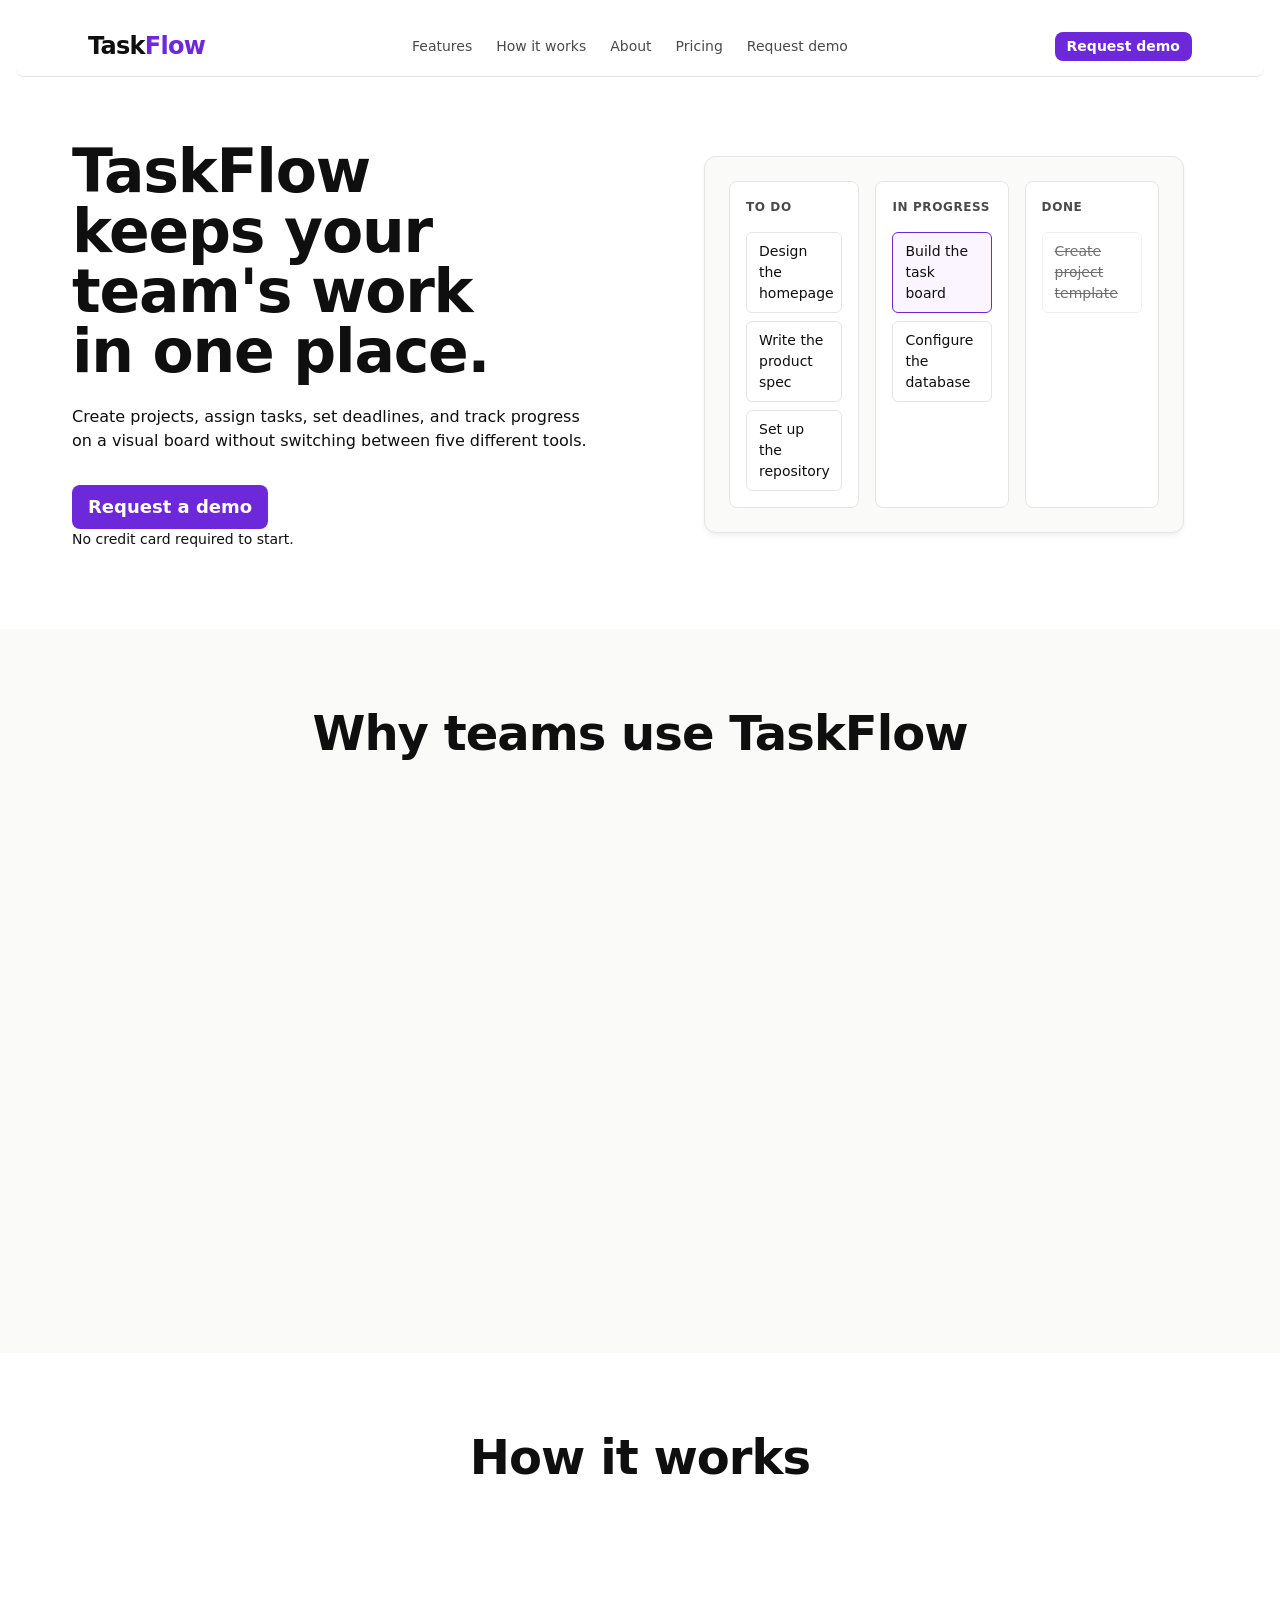
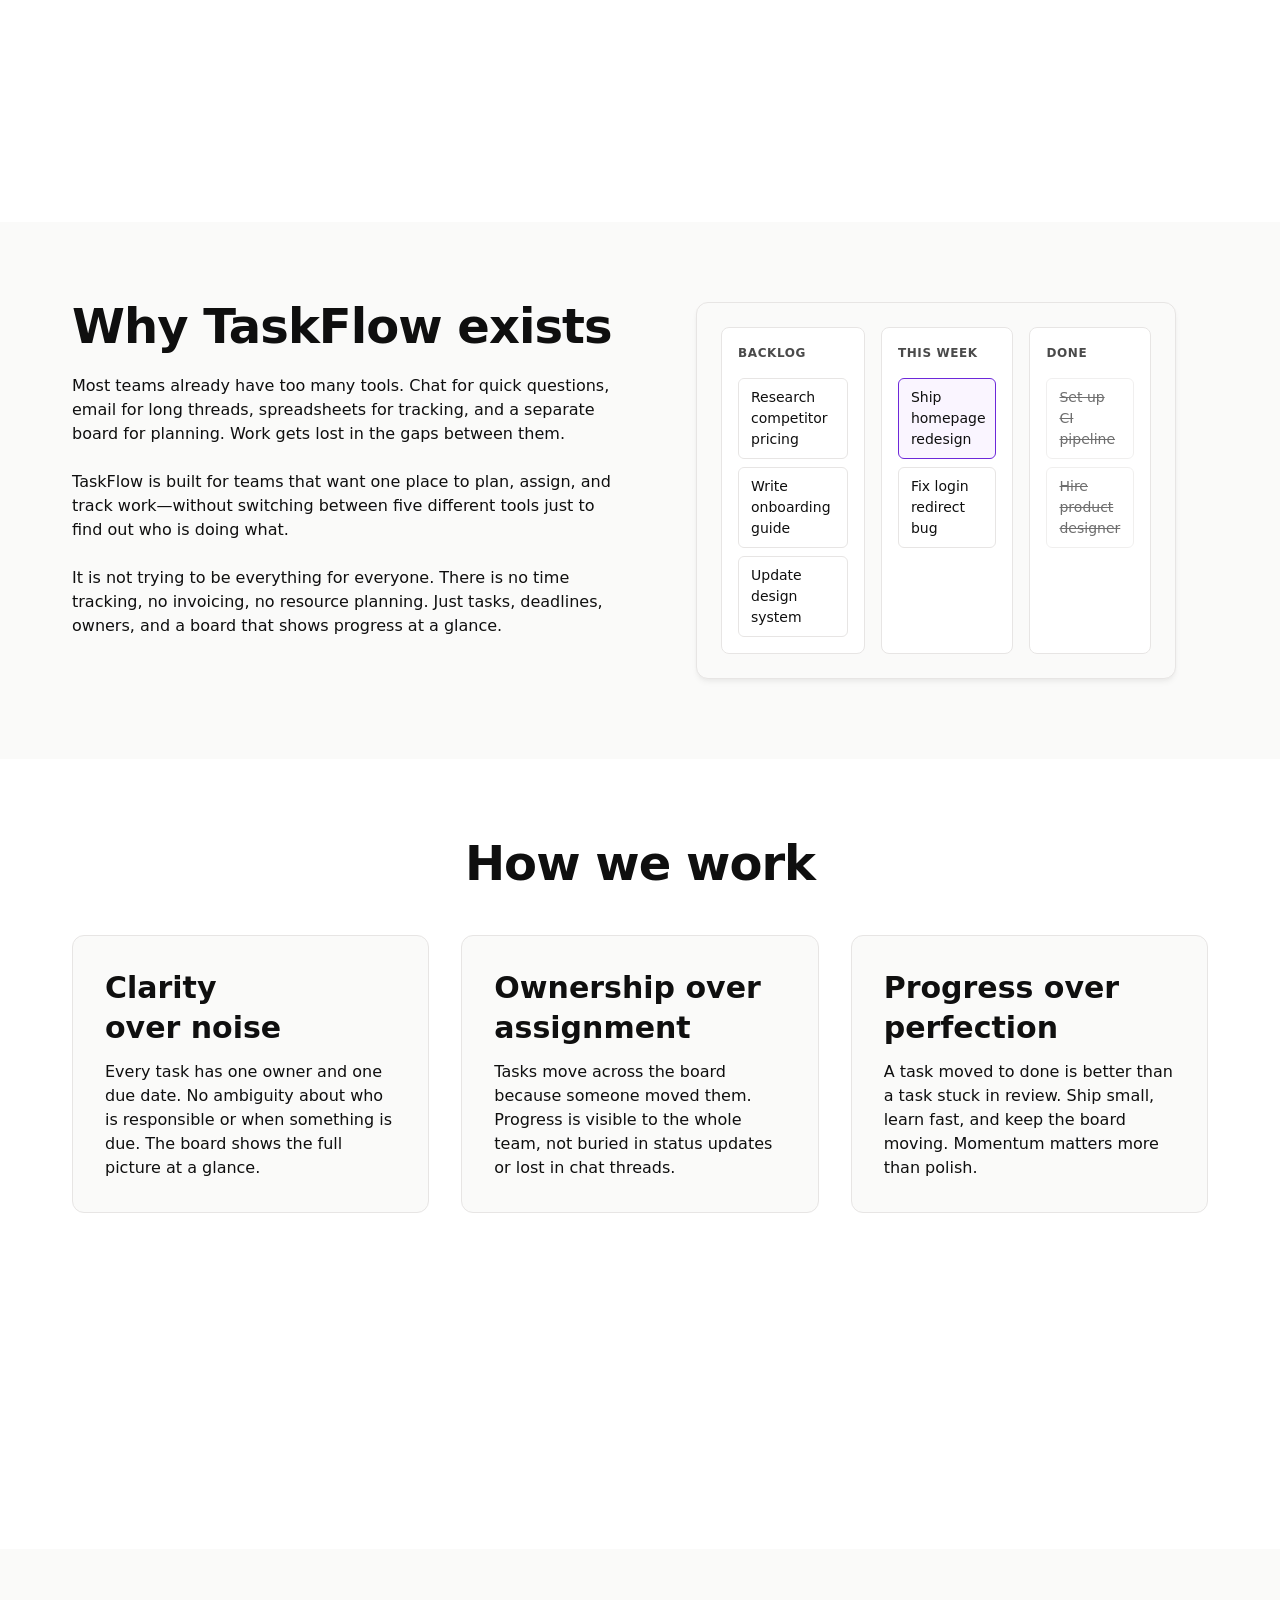
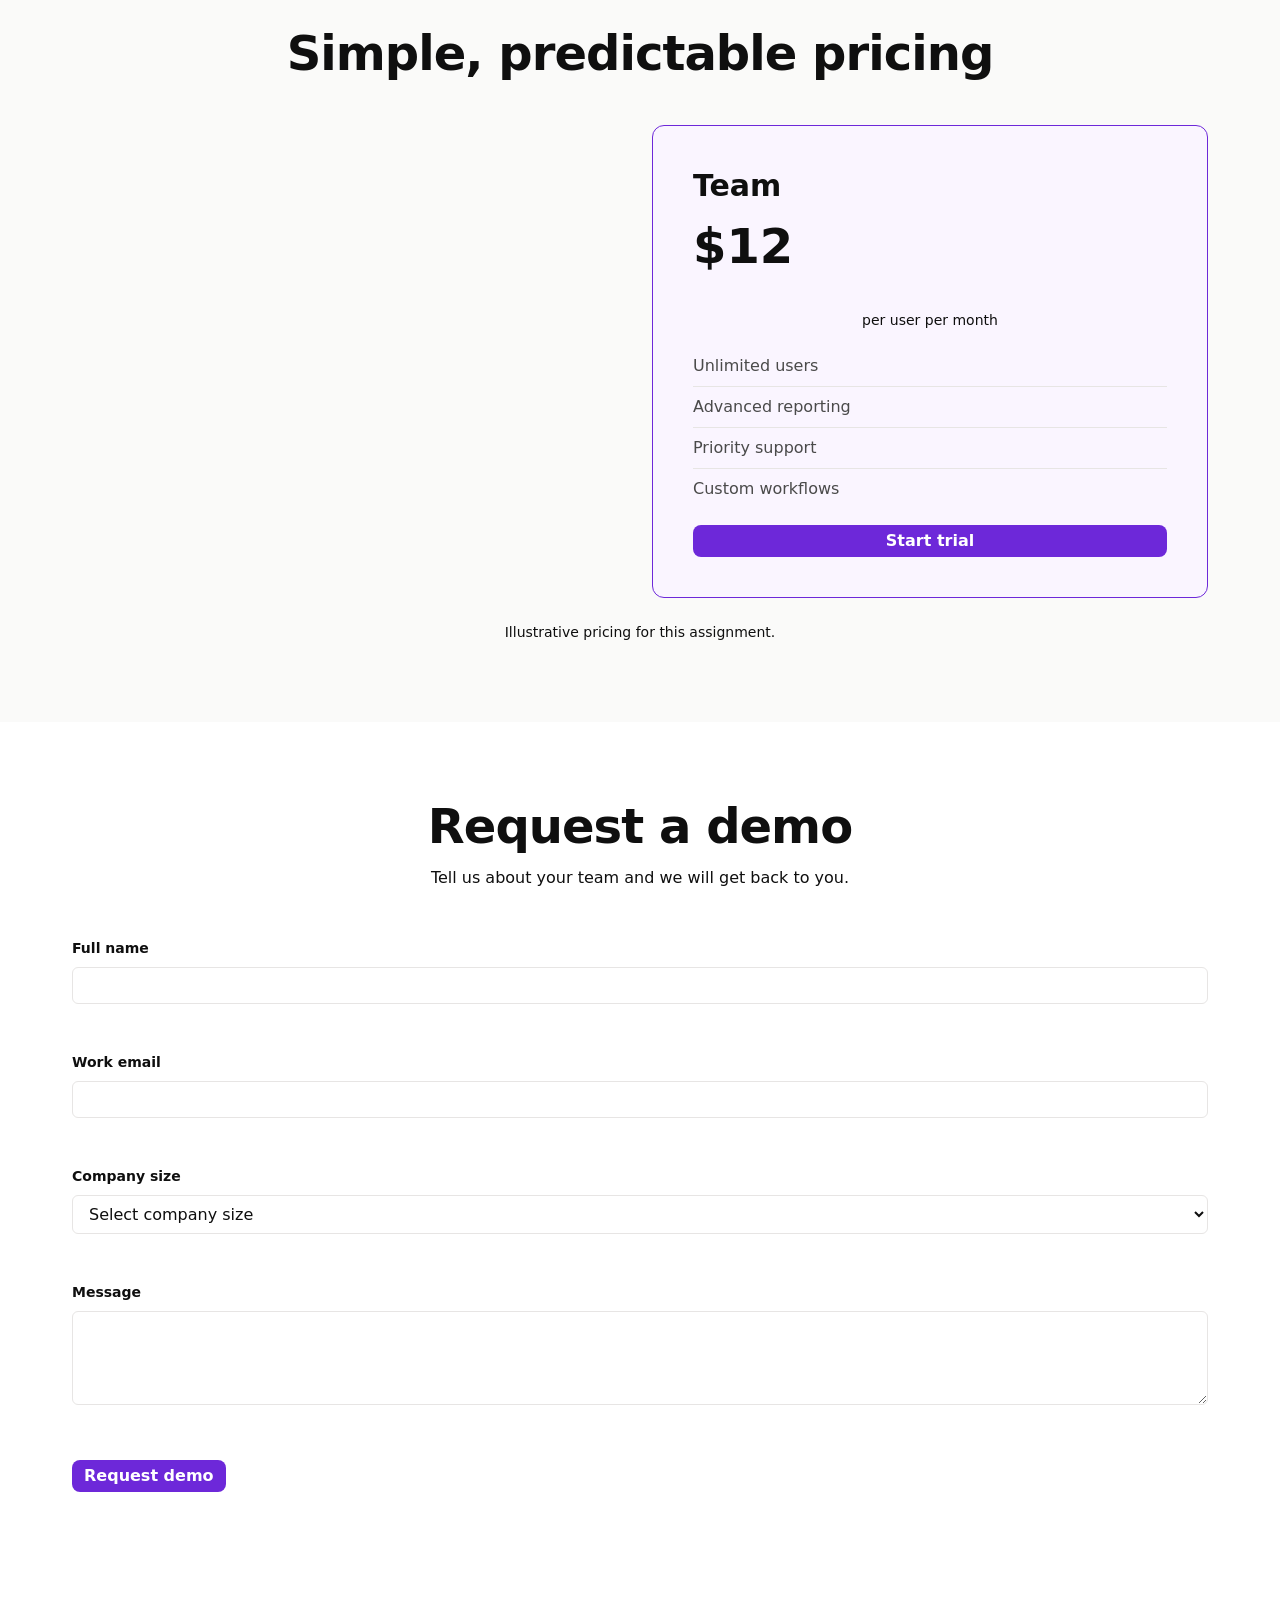
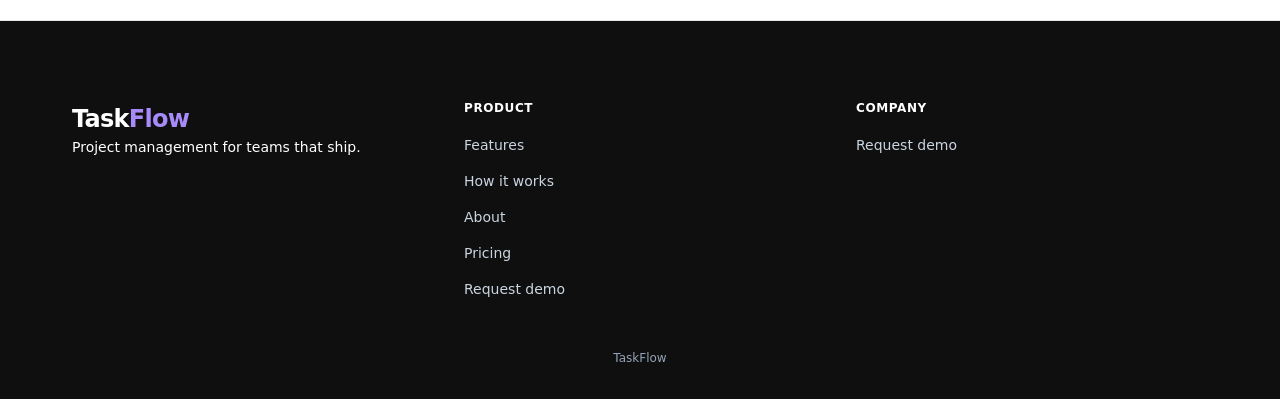
==== index.html @ 5a7ecc9c "Add initial JavaScript and CSS files for TaskFlow landing page - Implement mobile menu functionality" ====
<!DOCTYPE html>
<html lang="en">
<head>
  <meta charset="UTF-8">
  <meta name="viewport" content="width=device-width, initial-scale=1.0">
  <title>TaskFlow - Project management for teams that ship</title>
  <meta name="description" content="TaskFlow helps software teams plan work, assign tasks, set deadlines, and track progress on a visual board. Request a demo.">
  <meta name="color-scheme" content="light">
  <link rel="stylesheet" href="styles.css">
</head>
<body>
  <a class="skip-link" href="#content">Skip to content</a>

  <header class="header" id="header">
    <div class="container">
      <div class="nav-wrap">
        <a href="#" class="logo" aria-label="TaskFlow home">Task<span class="logo-mark">Flow</span></a>
        <nav class="nav" id="main-nav">
          <ul class="nav-list">
            <li><a href="#features">Features</a></li>
            <li><a href="#how-it-works">How it works</a></li>
            <li><a href="#about">About</a></li>
            <li><a href="#pricing">Pricing</a></li>
            <li><a href="#demo">Request demo</a></li>
          </ul>
        </nav>
        <a href="#demo" class="button button-primary nav-cta">Request demo</a>
        <button class="menu-button" id="menu-button" aria-label="Open menu" aria-expanded="false" aria-controls="mobile-menu">
          <span class="menu-button-text">Menu</span>
          <span class="menu-icon" aria-hidden="true"></span>
        </button>
      </div>
    </div>
  </header>

  <nav class="mobile-menu" id="mobile-menu">
    <div class="mobile-menu-inner">
      <button class="close-button" id="close-menu-button" aria-label="Close menu">Close</button>
        <ul class="mobile-nav-list">
          <li><a href="#features">Features</a></li>
          <li><a href="#how-it-works">How it works</a></li>
          <li><a href="#about">About</a></li>
          <li><a href="#pricing">Pricing</a></li>
          <li><a href="#demo">Request demo</a></li>
        </ul>
    </div>
  </nav>

  <main id="content">
    <section class="hero" id="hero">
      <div class="container">
        <div class="hero-grid">
          <div class="hero-copy">
            <h1 class="heading-1">TaskFlow keeps your team's work in one place.</h1>
            <p class="body-2">Create projects, assign tasks, set deadlines, and track progress on a visual board without switching between five different tools.</p>
            <a href="#demo" class="button button-primary button-lg">Request a demo</a>
            <p class="caption-2">No credit card required to start.</p>
          </div>
          <div class="hero-visual">
            <div class="board-preview" aria-label="TaskFlow board preview">
              <div class="board-wrap">
                <div class="board-col">
                  <div class="board-col-title">To do</div>
                  <div class="board-tasks">
                    <div class="board-card">Design the homepage</div>
                    <div class="board-card">Write the product spec</div>
                    <div class="board-card">Set up the repository</div>
                  </div>
                </div>
                <div class="board-col">
                  <div class="board-col-title">In progress</div>
                  <div class="board-tasks">
                    <div class="board-card board-card-active">Build the task board</div>
                    <div class="board-card">Configure the database</div>
                  </div>
                </div>
                <div class="board-col">
                  <div class="board-col-title">Done</div>
                  <div class="board-tasks">
                    <div class="board-card board-card-done">Create project template</div>
                  </div>
                </div>
              </div>
            </div>
          </div>
        </div>
      </div>
    </section>

    <section class="benefits" id="features">
      <div class="container">
        <h2 class="heading-2">Why teams use TaskFlow</h2>
        <div class="benefit-grid">
          <div class="benefit reveal-target">
            <h3 class="heading-4">One board, every task</h3>
            <p class="body-3">Create projects and break work into tasks. Every task lives on the board with its owner, due date, and priority nothing gets lost in chat.</p>
          </div>
          <div class="benefit benefit-reversed reveal-target">
            <h3 class="heading-4">See what is due, not what is not</h3>
            <p class="body-3">Filter by assignee or due date. Overdue items surface at the top so the team knows what to tackle first thing in the morning.</p>
          </div>
          <div class="benefit reveal-target">
            <h3 class="heading-4">Workload at a glance</h3>
            <p class="body-3">Open any board and see who is carrying what. Rebalance assignments before anyone burns out not after.</p>
          </div>
        </div>
      </div>
    </section>

    <section class="how-it-works" id="how-it-works">
      <div class="container">
        <h2 class="heading-2">How it works</h2>
        <div class="steps">
          <div class="step reveal-target">
            <h3 class="heading-5">Create a project</h3>
            <p class="body-3">Start a new project and invite your team. All tasks live in one place.</p>
          </div>
          <div class="step reveal-target">
            <h3 class="heading-5">Add tasks and assign owners</h3>
            <p class="body-3">Break work into tasks and assign each one to a team member with a due date.</p>
          </div>
          <div class="step reveal-target">
            <h3 class="heading-5">Track progress on the board</h3>
            <p class="body-3">Move tasks across columns as they move from to do to done.</p>
          </div>
        </div>
      </div>
    </section>

    <section class="about" id="about">
      <div class="container">
        <div class="about-grid">
          <div class="about-copy">
            <h2 class="heading-2">Why TaskFlow exists</h2>
            <p class="body-2">Most teams already have too many tools. Chat for quick questions, email for long threads, spreadsheets for tracking, and a separate board for planning. Work gets lost in the gaps between them.</p>
            <p class="body-2">TaskFlow is built for teams that want one place to plan, assign, and track work&mdash;without switching between five different tools just to find out who is doing what.</p>
            <p class="body-2">It is not trying to be everything for everyone. There is no time tracking, no invoicing, no resource planning. Just tasks, deadlines, owners, and a board that shows progress at a glance.</p>
          </div>
          <div class="about-visual">
            <div class="board-preview" aria-label="TaskFlow board detail view">
              <div class="board-wrap">
                <div class="board-col">
                  <div class="board-col-title">Backlog</div>
                  <div class="board-tasks">
                    <div class="board-card">Research competitor pricing</div>
                    <div class="board-card">Write onboarding guide</div>
                    <div class="board-card">Update design system</div>
                  </div>
                </div>
                <div class="board-col">
                  <div class="board-col-title">This week</div>
                  <div class="board-tasks">
                    <div class="board-card board-card-active">Ship homepage redesign</div>
                    <div class="board-card">Fix login redirect bug</div>
                  </div>
                </div>
                <div class="board-col">
                  <div class="board-col-title">Done</div>
                  <div class="board-tasks">
                    <div class="board-card board-card-done">Set up CI pipeline</div>
                    <div class="board-card board-card-done">Hire product designer</div>
                  </div>
                </div>
              </div>
            </div>
          </div>
        </div>
      </div>
    </section>

    <section class="values">
      <div class="container">
        <h2 class="heading-2">How we work</h2>
        <div class="value-grid">
          <div class="value">
            <h3 class="heading-4">Clarity over noise</h3>
            <p class="body-3">Every task has one owner and one due date. No ambiguity about who is responsible or when something is due. The board shows the full picture at a glance.</p>
          </div>
          <div class="value">
            <h3 class="heading-4">Ownership over assignment</h3>
            <p class="body-3">Tasks move across the board because someone moved them. Progress is visible to the whole team, not buried in status updates or lost in chat threads.</p>
          </div>
          <div class="value">
            <h3 class="heading-4">Progress over perfection</h3>
            <p class="body-3">A task moved to done is better than a task stuck in review. Ship small, learn fast, and keep the board moving. Momentum matters more than polish.</p>
          </div>
        </div>
      </div>
    </section>

    <section class="tagline-reveal reveal-target" id="tagline">
      <div class="tagline-wrap">
        <h2 class="heading-2 tagline-text">
          <span class="tagline-word">Clearer priorities.</span>
          <span class="tagline-word">Fewer missed deadlines.</span>
        </h2>
      </div>
    </section>

    <section class="pricing" id="pricing">
      <div class="container">
        <h2 class="heading-2">Simple, predictable pricing</h2>
        <div class="pricing-grid">
          <article class="plan reveal-target">
            <h3 class="heading-4">Free</h3>
            <p class="plan-price">$0</p>
            <p class="caption-2">Up to 5 users</p>
            <ul class="plan-features">
              <li>Unlimited projects</li>
              <li>Task board and calendar view</li>
              <li>Team assignments</li>
              <li>Community support</li>
            </ul>
            <a href="#demo" class="button button-primary button-md">Start free</a>
          </article>
          <article class="plan plan-highlight">
            <h3 class="heading-4">Team</h3>
            <p class="plan-price">$12</p>
            <p class="caption-2">per user per month</p>
            <ul class="plan-features">
              <li>Unlimited users</li>
              <li>Advanced reporting</li>
              <li>Priority support</li>
              <li>Custom workflows</li>
            </ul>
            <a href="#demo" class="button button-primary button-md">Start trial</a>
          </article>
        </div>
        <p class="caption-2">Illustrative pricing for this assignment.</p>
      </div>
    </section>

    <section class="demo" id="demo">
      <div class="container">
        <h2 class="heading-2">Request a demo</h2>
        <p class="body-2">Tell us about your team and we will get back to you.</p>
        <form id="demo-form" novalidate>
          <div class="form-group">
            <label for="name">Full name</label>
            <input type="text" id="name" name="name" required autocomplete="name">
            <span class="error-message" id="name-error" role="alert" aria-live="polite"></span>
          </div>
          <div class="form-group">
            <label for="email">Work email</label>
            <input type="email" id="email" name="email" required autocomplete="email">
            <span class="error-message" id="email-error" role="alert" aria-live="polite"></span>
          </div>
          <div class="form-group">
            <label for="company-size">Company size</label>
            <select id="company-size" name="company-size" required>
              <option value="">Select company size</option>
              <option value="1-10">1-10</option>
              <option value="11-50">11-50</option>
              <option value="51-200">51-200</option>
              <option value="201-plus">201+</option>
            </select>
            <span class="error-message" id="company-size-error" role="alert" aria-live="polite"></span>
          </div>
          <div class="form-group">
            <label for="message">Message</label>
            <textarea id="message" name="message" rows="4" required></textarea>
            <span class="error-message" id="message-error" role="alert" aria-live="polite"></span>
          </div>
          <button type="submit" class="button button-primary button-md" id="submit-button">Request demo</button>
          <div class="form-status" id="form-status" role="status" aria-live="polite"></div>
        </form>
        <div class="form-success" id="form-success" role="status" aria-live="polite" hidden>
          <h3 class="heading-4">Demo requested</h3>
          <p class="body-3">Thank you. We have received your request and will contact you shortly. This is a simulated response for the assignment; no submission was actually sent.</p>
          <button type="button" class="button button-md" id="reset-form">Request another demo</button>
        </div>
      </div>
    </section>
  </main>

  <footer class="footer">
    <div class="container">
      <div class="footer-grid">
        <div class="footer-col">
          <a href="#" class="logo" aria-label="TaskFlow home">Task<span class="logo-mark">Flow</span></a>
          <p class="caption-2">Project management for teams that ship.</p>
        </div>
        <div class="footer-col">
          <h4 class="caption-3">Product</h4>
          <ul class="footer-links">
            <li><a href="#features">Features</a></li>
            <li><a href="#how-it-works">How it works</a></li>
            <li><a href="#about">About</a></li>
            <li><a href="#pricing">Pricing</a></li>
            <li><a href="#demo">Request demo</a></li>
          </ul>
        </div>
        <div class="footer-col">
          <h4 class="caption-3">Company</h4>
          <ul class="footer-links">
            <li><a href="#demo">Request demo</a></li>
          </ul>
        </div>
      </div>
      <p class="footer-note">TaskFlow</p>
    </div>
  </footer>

  <script src="script.js"></script>
</body>
</html>
---- styles.css ----
/* TaskFlow — styles.css
   Visual system per landing-page-design skill (Part B) and impeccable craft floor.
   Type: system-ui stack (no Inter/Roboto/Arial/Open Sans/Helvetica/Geist).
   Spacing: B2 table only. Radius: B3 Tailwind values only.
   Motion: B7 base curve, transform/opacity only, prefers-reduced-motion respected.
   No background gradients except hero heading text (B5).
   No em dashes in copy (antislop R-02).
*/

:root {
  /* B2 spacing tokens */
  --space-0: 0;
  --space-25: 2px;
  --space-50: 4px;
  --space-75: 8px;
  --space-100: 12px;
  --space-200: 16px;
  --space-300: 24px;
  --space-400: 32px;
  --space-500: 40px;
  --space-600: 48px;
  --space-700: 64px;
  --space-800: 80px;
  --space-900: 96px;

  /* B3 corner radius (Tailwind values) */
  --radius-md: 6px;
  --radius-lg: 8px;
  --radius-xl: 12px;
  --radius-2xl: 16px;

  /* Palette — premium, restrained, one accent */
  --color-bg: #ffffff;
  --color-surface: #fafaf9;
  --color-text: #0f0f0f;
  --color-text-secondary: #4a4a4a;
  --color-border: #e7e5e4;
  --color-accent: #6d28d9;
  --color-accent-text: #ffffff;
  --color-error: #dc2626;
  --color-success: #059669;
}

html {
  scroll-behavior: smooth;
  overflow-x: hidden;
}

@media (prefers-reduced-motion: reduce) {
  html {
    scroll-behavior: auto;
  }
}

*,
*::before,
*::after {
  box-sizing: border-box;
  -webkit-tap-highlight-color: transparent;
}

body {
  margin: 0;
  padding: 0;
  font-family: system-ui, -apple-system, BlinkMacSystemFont, sans-serif;
  color: var(--color-text);
  background-color: var(--color-bg);
  line-height: 1.5;
  overflow-x: hidden;
  -webkit-font-smoothing: antialiased;
}

/* B1 named text styles */
.heading-1 {
  font-size: 3.75rem; /* text-6xl: 60px */
  line-height: 1;
  font-weight: 600; /* semibold */
  letter-spacing: -0.02em;
  text-wrap: balance;
  margin: 0;
}

.heading-2 {
  font-size: 3rem; /* text-5xl: 48px */
  line-height: 1;
  font-weight: 600;
  letter-spacing: -0.02em;
  text-wrap: balance;
  margin: 0;
}

.heading-3 {
  font-size: 2.25rem; /* text-4xl: 36px */
  line-height: 1.11;
  font-weight: 600;
  text-wrap: balance;
  margin: 0;
}

.heading-4 {
  font-size: 1.875rem; /* text-3xl: 30px */
  line-height: 1.33;
  font-weight: 600;
  text-wrap: balance;
  margin: 0;
}

.heading-5 {
  font-size: 1.5rem; /* text-2xl: 24px */
  line-height: 1.33;
  font-weight: 600;
  text-wrap: balance;
  margin: 0;
}

.body-2 {
  font-size: 1rem; /* text-base: 16px */
  line-height: 1.5; /* 24px */
  font-weight: 500; /* medium */
  text-wrap: pretty;
  margin: 0;
}

.body-3 {
  font-size: 1rem; /* text-base: 16px */
  line-height: 1.5; /* 24px */
  font-weight: 400; /* regular */
  text-wrap: pretty;
  margin: 0;
}

.button-md {
  font-size: 1rem; /* text-base: 16px */
  line-height: 1.5; /* 24px */
  font-weight: 600; /* semibold */
  margin: 0;
}

.button-lg {
  font-size: 1.125rem; /* text-lg: 18px */
  line-height: 1.55; /* 28px */
  font-weight: 600;
  margin: 0;
}

.caption-2 {
  font-size: 0.875rem; /* text-sm: 14px */
  line-height: 1.43; /* 20px */
  font-weight: 500;
  margin: 0;
}

.caption-3 {
  font-size: 0.75rem; /* text-xs: 12px */
  line-height: 1.33; /* 16px */
  font-weight: 600;
  text-transform: uppercase;
  letter-spacing: 0.05em;
  margin: 0;
}

/* Container */
.container {
  width: 100%;
  max-width: 1200px;
  margin-left: auto;
  margin-right: auto;
  padding-left: var(--space-200);
  padding-right: var(--space-200);
}

@media (min-width: 1024px) {
  .container {
    padding-left: var(--space-400);
    padding-right: var(--space-400);
  }
}

/* Skip link */
.skip-link {
  position: fixed;
  top: 0;
  left: 0;
  background: var(--color-accent);
  color: var(--color-accent-text);
  padding: var(--space-75) var(--space-100);
  text-decoration: none;
  border-radius: 0 0 var(--radius-md) 0;
  font-size: 0.875rem;
  font-weight: 600;
  opacity: 0;
  pointer-events: none;
  transition: opacity 0.2s cubic-bezier(0.22, 1, 0.36, 1);
  z-index: 100;
}

.skip-link:focus {
  opacity: 1;
  pointer-events: auto;
  outline: none;
  box-shadow: 0 0 0 3px var(--color-accent);
}

/* Header — B7 navigation: compact bar floating off top edge, translucent over blur */
.header {
  border-bottom: 1px solid var(--color-border);
  position: sticky;
  top: var(--space-200);
  background: rgba(255, 255, 255, 0.8);
  backdrop-filter: blur(12px);
  -webkit-backdrop-filter: blur(12px);
  z-index: 50;
  border-radius: var(--radius-lg);
  margin: 0 var(--space-200);
}

.nav-wrap {
  display: flex;
  align-items: center;
  justify-content: space-between;
  padding: var(--space-100) var(--space-200);
  gap: var(--space-200);
}

.logo {
  font-size: 1.5rem;
  font-weight: 700;
  color: var(--color-text);
  text-decoration: none;
  letter-spacing: -0.03em;
}

.logo-mark {
  color: var(--color-accent);
}

.nav-list {
  display: flex;
  gap: var(--space-300);
  list-style: none;
  margin: 0;
  padding: 0;
}

.nav-list a {
  font-size: 0.875rem;
  font-weight: 500;
  color: var(--color-text-secondary);
  text-decoration: none;
}

.nav-list a:hover {
  color: var(--color-text);
}

.nav-list a:focus-visible {
  outline: none;
  box-shadow: 0 0 0 3px rgba(109, 40, 217, 0.2);
  border-radius: var(--radius-md);
}

.button {
  display: inline-flex;
  align-items: center;
  justify-content: center;
  border: none;
  border-radius: var(--radius-lg);
  cursor: pointer;
  text-decoration: none;
  font-family: inherit;
}

.button-primary {
  background-color: var(--color-accent);
  color: var(--color-accent-text);
}

.button-primary:hover {
  background-color: #5b21b6;
}

.button-primary:focus-visible {
  outline: none;
  box-shadow: 0 0 0 3px rgba(109, 40, 217, 0.4);
}

.button:active {
  transform: scale(0.98);
}

.button-md {
  padding: var(--space-50) var(--space-100); /* 4px vertical, 12px horizontal per B2 */
}

.button-lg {
  padding: var(--space-75) var(--space-200); /* 8px vertical, 16px horizontal per B2 */
}

.nav-cta {
  display: none;
  padding: var(--space-50) var(--space-100);
  font-size: 0.875rem;
  font-weight: 600;
  background-color: var(--color-accent);
  color: var(--color-accent-text);
  border-radius: var(--radius-lg);
  text-decoration: none;
}

.nav-cta:hover {
  background-color: #5b21b6;
}

.nav-cta:focus-visible {
  outline: none;
  box-shadow: 0 0 0 3px rgba(109, 40, 217, 0.4);
}

.menu-button {
  display: none;
  align-items: center;
  gap: var(--space-50);
  background: none;
  border: none;
  padding: var(--space-50);
  font-size: 0.875rem;
  font-weight: 500;
  color: var(--color-text);
  cursor: pointer;
}

.menu-button:focus-visible {
  outline: none;
  box-shadow: 0 0 0 3px rgba(109, 40, 217, 0.2);
  border-radius: var(--radius-md);
}

.menu-icon {
  display: inline-block;
  width: 20px;
  height: 2px;
  background-color: var(--color-text);
  position: relative;
  transition: background-color 0.3s ease;
}

.menu-icon::before,
.menu-icon::after {
  content: "";
  position: absolute;
  left: 0;
  width: 100%;
  height: 2px;
  background-color: var(--color-text);
  transition: transform 0.3s cubic-bezier(0.22, 1, 0.36, 1);
}

.menu-icon::before {
  top: -6px;
}

.menu-icon::after {
  bottom: -6px;
}

.mobile-menu {
  position: fixed;
  top: 0;
  left: 0;
  right: 0;
  bottom: 0;
  height: 100dvh;
  width: 100vw;
  background: rgba(250, 250, 249, 0.98);
  backdrop-filter: blur(20px);
  -webkit-backdrop-filter: blur(20px);
  transform: translateX(100%);
  transition: transform 0.4s cubic-bezier(0.22, 1, 0.36, 1);
  z-index: 100;
  padding: var(--space-400);
  overflow-y: auto;
  visibility: hidden;
}

@media (prefers-reduced-motion: reduce) {
  .mobile-menu {
    transition: none;
  }
}

.mobile-menu.open {
  transform: translateX(0);
  visibility: visible;
}

.mobile-menu-inner {
  max-width: 320px;
  margin: 0 auto;
}

.close-button {
  display: block;
  width: 100%;
  padding: var(--space-100);
  background: none;
  border: none;
  border-bottom: 1px solid var(--color-border);
  font-size: 1rem;
  font-weight: 500;
  color: var(--color-text);
  text-align: left;
  cursor: pointer;
}

.close-button:focus-visible {
  outline: none;
  box-shadow: 0 0 0 3px rgba(109, 40, 217, 0.2);
  border-radius: var(--radius-md);
}

.mobile-nav-list {
  list-style: none;
  margin: 0;
  padding: 0;
  display: flex;
  flex-direction: column;
  gap: var(--space-200);
  margin-top: var(--space-300);
}

.mobile-nav-list a {
  display: block;
  padding: var(--space-75);
  font-size: 1rem;
  font-weight: 500;
  color: var(--color-text-secondary);
  text-decoration: none;
  border-radius: var(--radius-md);
}

.mobile-nav-list a:hover {
  background-color: var(--color-surface);
  color: var(--color-text);
}

.mobile-nav-list a:focus-visible {
  outline: none;
  box-shadow: 0 0 0 3px rgba(109, 40, 217, 0.2);
}

/* Hero — B5 */
.hero {
  padding-top: var(--space-800);
  padding-bottom: var(--space-800);
}

.hero-grid {
  display: grid;
  grid-template-columns: 1fr;
  gap: var(--space-600);
  align-items: center;
}

.hero-copy h1 {
  max-width: 680px; /* B5 */
}

.hero-copy .body-2 {
  max-width: 680px; /* B5 */
  margin-top: var(--space-300);
  margin-bottom: var(--space-400);
}

.hero-visual {
  display: flex;
  justify-content: center;
}

/* Board preview — custom product dashboard, built in HTML/CSS */
.board-preview {
  width: 100%;
  max-width: 480px;
  border: 1px solid var(--color-border);
  border-radius: var(--radius-xl);
  background-color: var(--color-surface);
  padding: var(--space-300);
  overflow: auto;
  box-shadow: 0 4px 6px -1px rgba(0, 0, 0, 0.05), 0 2px 4px -1px rgba(0, 0, 0, 0.03);
}

.board-wrap {
  display: flex;
  gap: var(--space-200);
  min-width: 420px;
}

.board-col {
  display: flex;
  flex-direction: column;
  gap: var(--space-100);
  min-width: 120px;
  background-color: var(--color-bg);
  border: 1px solid var(--color-border);
  border-radius: var(--radius-lg);
  padding: var(--space-200);
}

.board-col-title {
  font-size: 0.75rem;
  font-weight: 600;
  color: var(--color-text-secondary);
  text-transform: uppercase;
  letter-spacing: 0.05em;
  margin-bottom: var(--space-50);
}

.board-tasks {
  display: flex;
  flex-direction: column;
  gap: var(--space-75);
}

.board-card {
  background-color: var(--color-bg);
  border: 1px solid var(--color-border);
  border-radius: var(--radius-md);
  padding: var(--space-75) var(--space-100);
  font-size: 0.875rem;
  color: var(--color-text);
}

.board-card-active {
  border-color: var(--color-accent);
  background-color: #faf5ff;
}

.board-card-done {
  opacity: 0.6;
  text-decoration: line-through;
}

/* Benefits — varied layouts */
.benefits {
  padding-top: var(--space-800);
  padding-bottom: var(--space-800);
  background-color: var(--color-surface);
}

.benefits .heading-2 {
  text-align: center;
  margin-bottom: var(--space-600);
}

.benefit-grid {
  display: grid;
  grid-template-columns: 1fr;
  gap: var(--space-500);
}

.benefit {
  display: flex;
  flex-direction: column;
  gap: var(--space-200);
  padding: var(--space-400);
  background-color: var(--color-bg);
  border: 1px solid var(--color-border);
  border-radius: var(--radius-xl);
}

.benefit-reversed {
  flex-direction: column-reverse;
}

.benefit h3 {
  margin-bottom: var(--space-100);
}

/* How it works */
.how-it-works {
  padding-top: var(--space-800);
  padding-bottom: var(--space-800);
  background-color: var(--color-bg);
}

.how-it-works .heading-2 {
  text-align: center;
  margin-bottom: var(--space-600);
}

.steps {
  display: grid;
  grid-template-columns: 1fr;
  gap: var(--space-400);
}

.step {
  padding: var(--space-400);
  background-color: var(--color-surface);
  border-radius: var(--radius-xl);
  border: 1px solid var(--color-border);
}

.step h3 {
  margin-bottom: var(--space-100);
}

/* About — editorial split section */
.about {
  padding-top: var(--space-800);
  padding-bottom: var(--space-800);
  background-color: var(--color-surface);
}

.about-grid {
  display: grid;
  grid-template-columns: 1fr;
  gap: var(--space-600);
  align-items: start;
}

.about-copy h2 {
  margin-bottom: var(--space-300);
}

.about-copy .body-2 {
  margin-bottom: var(--space-300);
}

.about-visual {
  display: flex;
  justify-content: center;
}

/* Values */
.values {
  padding-top: var(--space-800);
  padding-bottom: var(--space-800);
  background-color: var(--color-bg);
}

.values .heading-2 {
  text-align: center;
  margin-bottom: var(--space-600);
}

.value-grid {
  display: grid;
  grid-template-columns: 1fr;
  gap: var(--space-400);
}

.value {
  padding: var(--space-400);
  background-color: var(--color-surface);
  border: 1px solid var(--color-border);
  border-radius: var(--radius-xl);
}

.value h3 {
  margin-bottom: var(--space-100);
}

/* Tagline reveal — B11 */
.tagline-reveal {
  padding-top: var(--space-800);
  padding-bottom: var(--space-800);
  overflow: hidden;
}

.tagline-wrap {
  max-width: 680px;
  margin: 0 auto;
}

.tagline-text {
  text-align: center;
  line-height: 1;
}

.tagline-word {
  opacity: 0.3;
  display: inline-block;
  transition: opacity 0.6s cubic-bezier(0.22, 1, 0.36, 1), color 0.6s cubic-bezier(0.22, 1, 0.36, 1);
}

.tagline-word.visible {
  opacity: 1;
}

@media (prefers-reduced-motion: reduce) {
  .tagline-word {
    opacity: 1;
    transition: none;
  }
}

/* Pricing */
.pricing {
  padding-top: var(--space-800);
  padding-bottom: var(--space-800);
  background-color: var(--color-surface);
}

.pricing .heading-2 {
  text-align: center;
  margin-bottom: var(--space-600);
}

.pricing-grid {
  display: grid;
  grid-template-columns: 1fr;
  gap: var(--space-300);
}

.plan {
  display: flex;
  flex-direction: column;
  gap: var(--space-200);
  padding: var(--space-500);
  background-color: var(--color-bg);
  border: 1px solid var(--color-border);
  border-radius: var(--radius-xl);
}

.plan-highlight {
  border-color: var(--color-accent);
  background-color: #faf5ff;
}

.plan-price {
  font-size: 3rem; /* text-5xl */
  line-height: 1;
  font-weight: 600;
  color: var(--color-text);
  margin: 0;
}

.plan-features {
  list-style: none;
  margin: 0;
  padding: 0;
}

.plan-features li {
  padding: var(--space-75) 0;
  color: var(--color-text-secondary);
  border-bottom: 1px solid var(--color-border);
}

.plan-features li:last-child {
  border-bottom: none;
}

.pricing .caption-2 {
  text-align: center;
  margin-top: var(--space-300);
}

/* Demo form */
.demo {
  padding-top: var(--space-800);
  padding-bottom: var(--space-800);
  background-color: var(--color-bg);
}

.demo .heading-2 {
  text-align: center;
  margin-bottom: var(--space-200);
}

.demo .body-2 {
  text-align: center;
  max-width: 680px;
  margin: 0 auto var(--space-600);
}

.form-group {
  margin-bottom: var(--space-300);
}

.form-group label {
  display: block;
  font-size: 0.875rem;
  font-weight: 600;
  color: var(--color-text);
  margin-bottom: var(--space-75);
}

.form-group input,
.form-group select,
.form-group textarea {
  width: 100%;
  padding: var(--space-75) var(--space-100);
  font-size: 1rem;
  font-family: inherit;
  border: 1px solid var(--color-border);
  border-radius: var(--radius-md);
  background-color: var(--color-bg);
  color: var(--color-text);
}

.form-group input:focus,
.form-group select:focus,
.form-group textarea:focus {
  outline: none;
  border-color: var(--color-accent);
  box-shadow: 0 0 0 3px rgba(109, 40, 217, 0.15);
}

.form-group select {
  cursor: pointer;
}

.error-message {
  display: block;
  font-size: 0.75rem;
  color: var(--color-error);
  margin-top: var(--space-50);
  min-height: 1.25rem;
}

#form-status {
  margin-top: var(--space-300);
  min-height: 1.5rem;
}

.form-success {
  margin-top: var(--space-300);
  padding: var(--space-400);
  background-color: #f0fdf4;
  border: 1px solid var(--color-success);
  border-radius: var(--radius-lg);
  color: #065f46;
}

.form-success h3 {
  margin: 0 0 var(--space-100) 0;
  font-size: 1.25rem;
  font-weight: 600;
}

.form-success p {
  margin: 0 0 var(--space-200) 0;
}

#reset-form {
  background-color: var(--color-bg);
  color: var(--color-accent);
}

#reset-form:hover {
  background-color: var(--color-surface);
}

/* Footer */
.footer {
  border-top: 1px solid var(--color-border);
  background-color: var(--color-text);
  color: var(--color-bg);
  padding-top: var(--space-800);
  padding-bottom: var(--space-400);
}

.footer a {
  color: #CBD5E1;
  text-decoration: none;
}

.footer a:hover {
  color: var(--color-bg);
}

.footer a:focus-visible {
  outline: none;
  box-shadow: 0 0 0 3px rgba(109, 40, 217, 0.4);
  border-radius: var(--radius-md);
}

.footer-grid {
  display: grid;
  grid-template-columns: 1fr;
  gap: var(--space-500);
  margin-bottom: var(--space-600);
}

.footer-col h4 {
  margin-bottom: var(--space-200);
  color: var(--color-bg);
}

.footer-links {
  list-style: none;
  margin: 0;
  padding: 0;
  display: flex;
  flex-direction: column;
  gap: var(--space-100);
}

.footer-links a {
  font-size: 0.875rem;
  color: #CBD5E1;
  text-decoration: none;
}

.footer-links a:hover {
  color: var(--color-bg);
}

.footer-links a:focus-visible {
  outline: none;
  box-shadow: 0 0 0 3px rgba(109, 40, 217, 0.4);
  border-radius: var(--radius-md);
}

.footer-note {
  font-size: 0.75rem;
  color: #94A3B8;
  margin: 0;
  text-align: center;
}

.footer .logo {
  color: var(--color-bg);
}

.footer .logo-mark {
  color: #A78BFA;
}

/* Responsive — mobile first */
@media (max-width: 639px) {
  .nav-list {
    display: none;
  }
  .menu-button {
    display: flex;
    align-items: center;
  }
  .mobile-menu.open {
    display: block;
  }
  .nav-cta {
    display: none;
  }
  .board-wrap {
    flex-direction: column;
    min-width: 100%;
  }
  .board-col {
    min-width: 100%;
    max-width: 100%;
  }
  .board-card-active,
  .board-card-done {
    border-left: none;
  }
}

/* Responsive — tablet and desktop */
@media (min-width: 640px) {
  .hero-grid {
    grid-template-columns: 1fr 1fr;
    gap: var(--space-800);
  }

  .benefit-grid {
    grid-template-columns: repeat(2, 1fr);
  }

  .steps {
    grid-template-columns: repeat(3, 1fr);
  }

  .about-grid {
    grid-template-columns: 1fr 1fr;
  }

  .value-grid {
    grid-template-columns: repeat(3, 1fr);
  }

  .pricing-grid {
    grid-template-columns: repeat(2, 1fr);
  }

  .footer-grid {
    grid-template-columns: repeat(3, 1fr);
  }

  .nav-list {
    display: flex;
  }
  .menu-button {
    display: none;
  }
  .mobile-menu {
    display: none !important;
  }
  .nav-cta {
    display: inline-flex;
  }
}

@media (min-width: 1024px) {
  .menu-button {
    display: none;
  }
  .mobile-menu {
    display: none !important;
  }
}
.reveal-target {
  opacity: 0;
  transform: translateY(32px);
  transition: opacity 700ms cubic-bezier(0.22, 1, 0.36, 1),
    transform 700ms cubic-bezier(0.22, 1, 0.36, 1);
}

.reveal-target.revealed {
  opacity: 1;
  transform: translateY(0);
}

@media (prefers-reduced-motion: reduce) {
  .reveal-target {
    transition: none;
  }
  .reveal-target.revealed,
  .reveal-target:not(.revealed) {
    opacity: 1;
    transform: none;
  }
}

/* Desktop nav shows at tablet+ */
@media (min-width: 640px) {
  .nav-list {
    display: flex;
  }
  .menu-button {
    display: none;
  }
  .mobile-menu {
    display: none !important;
  }
}
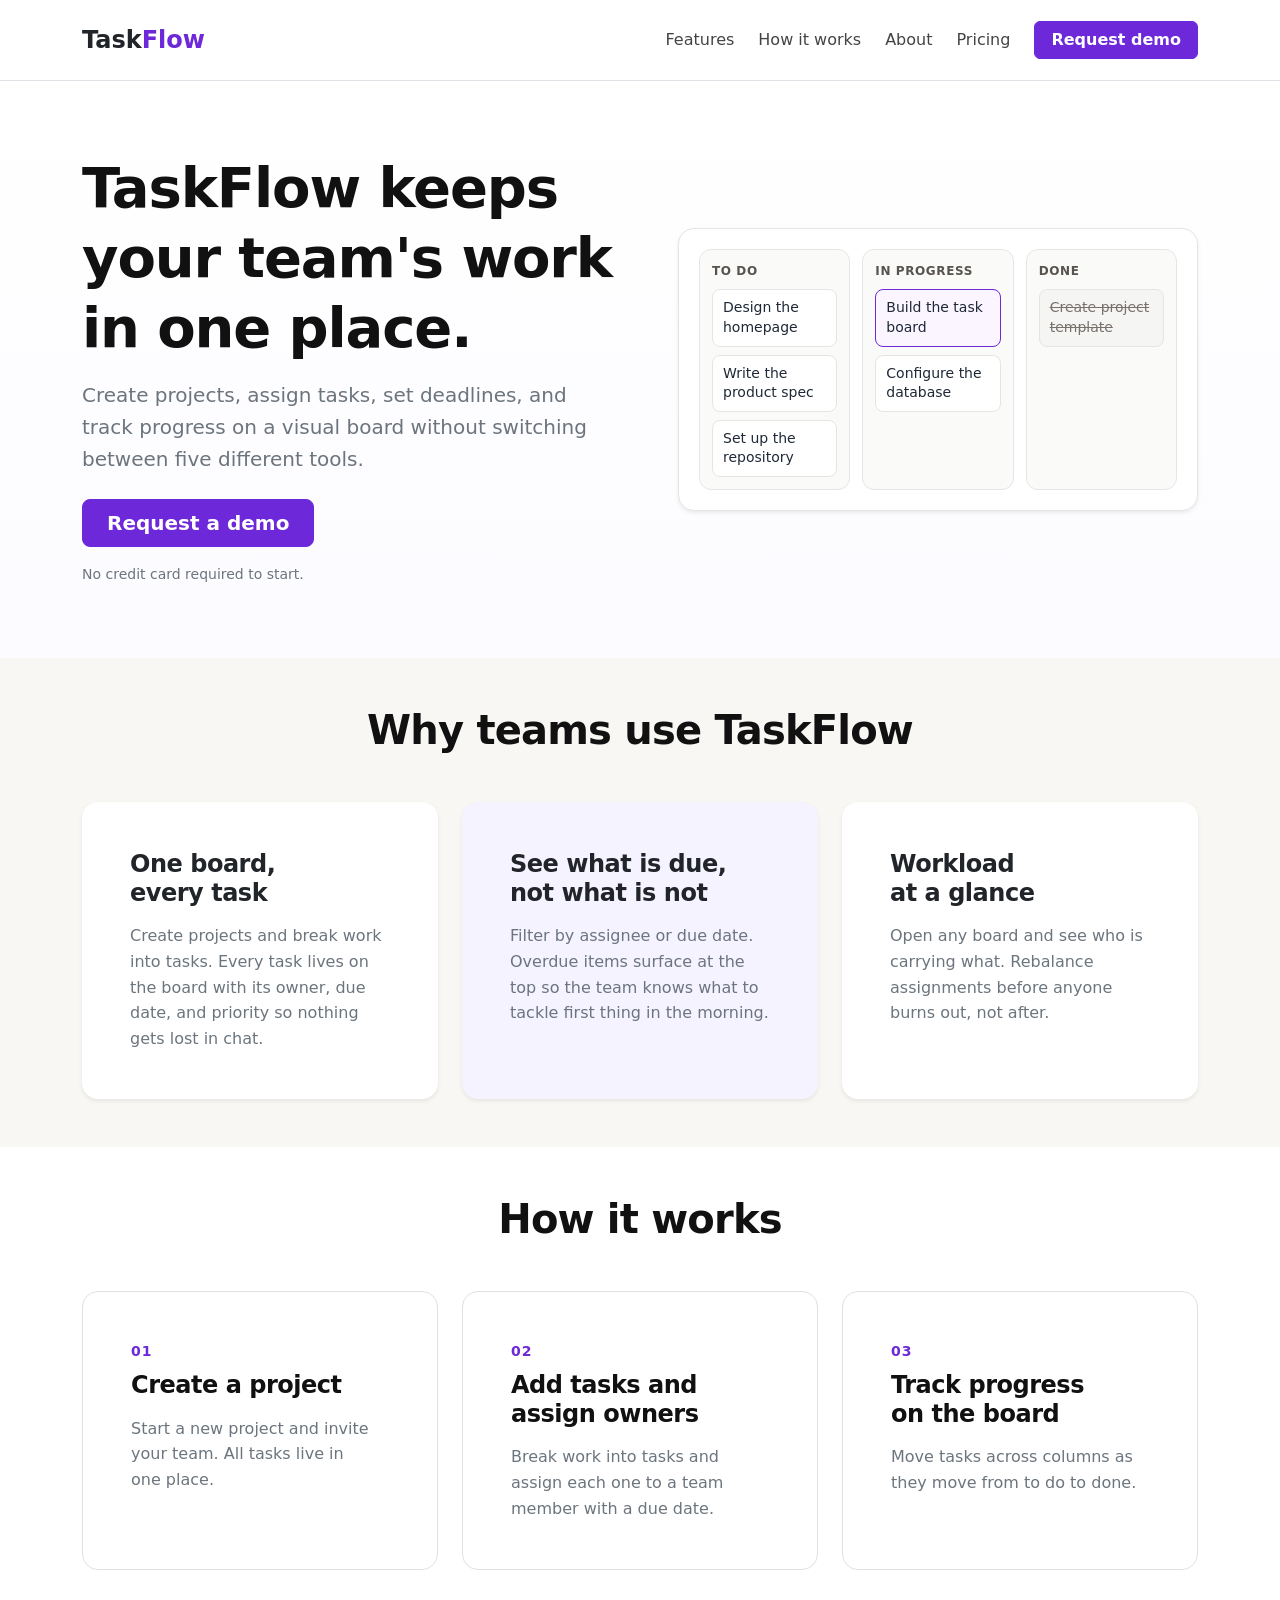
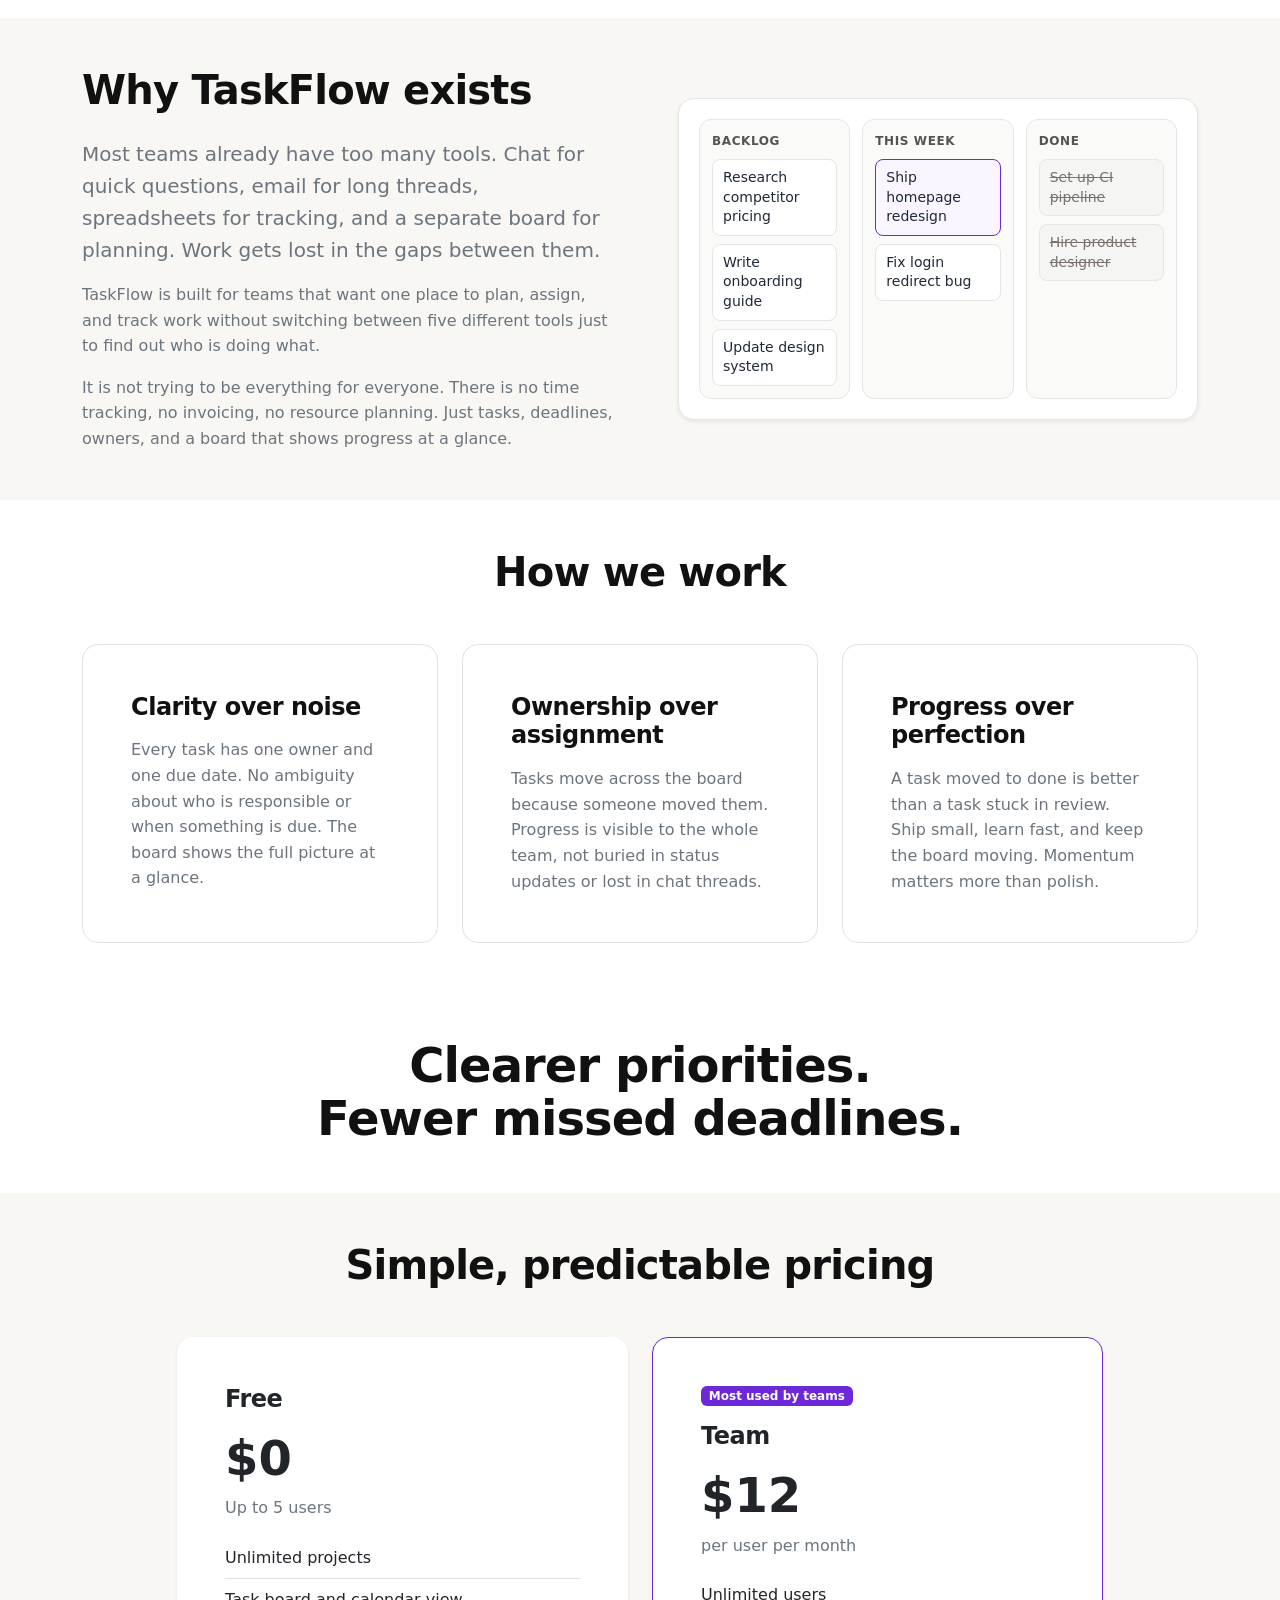
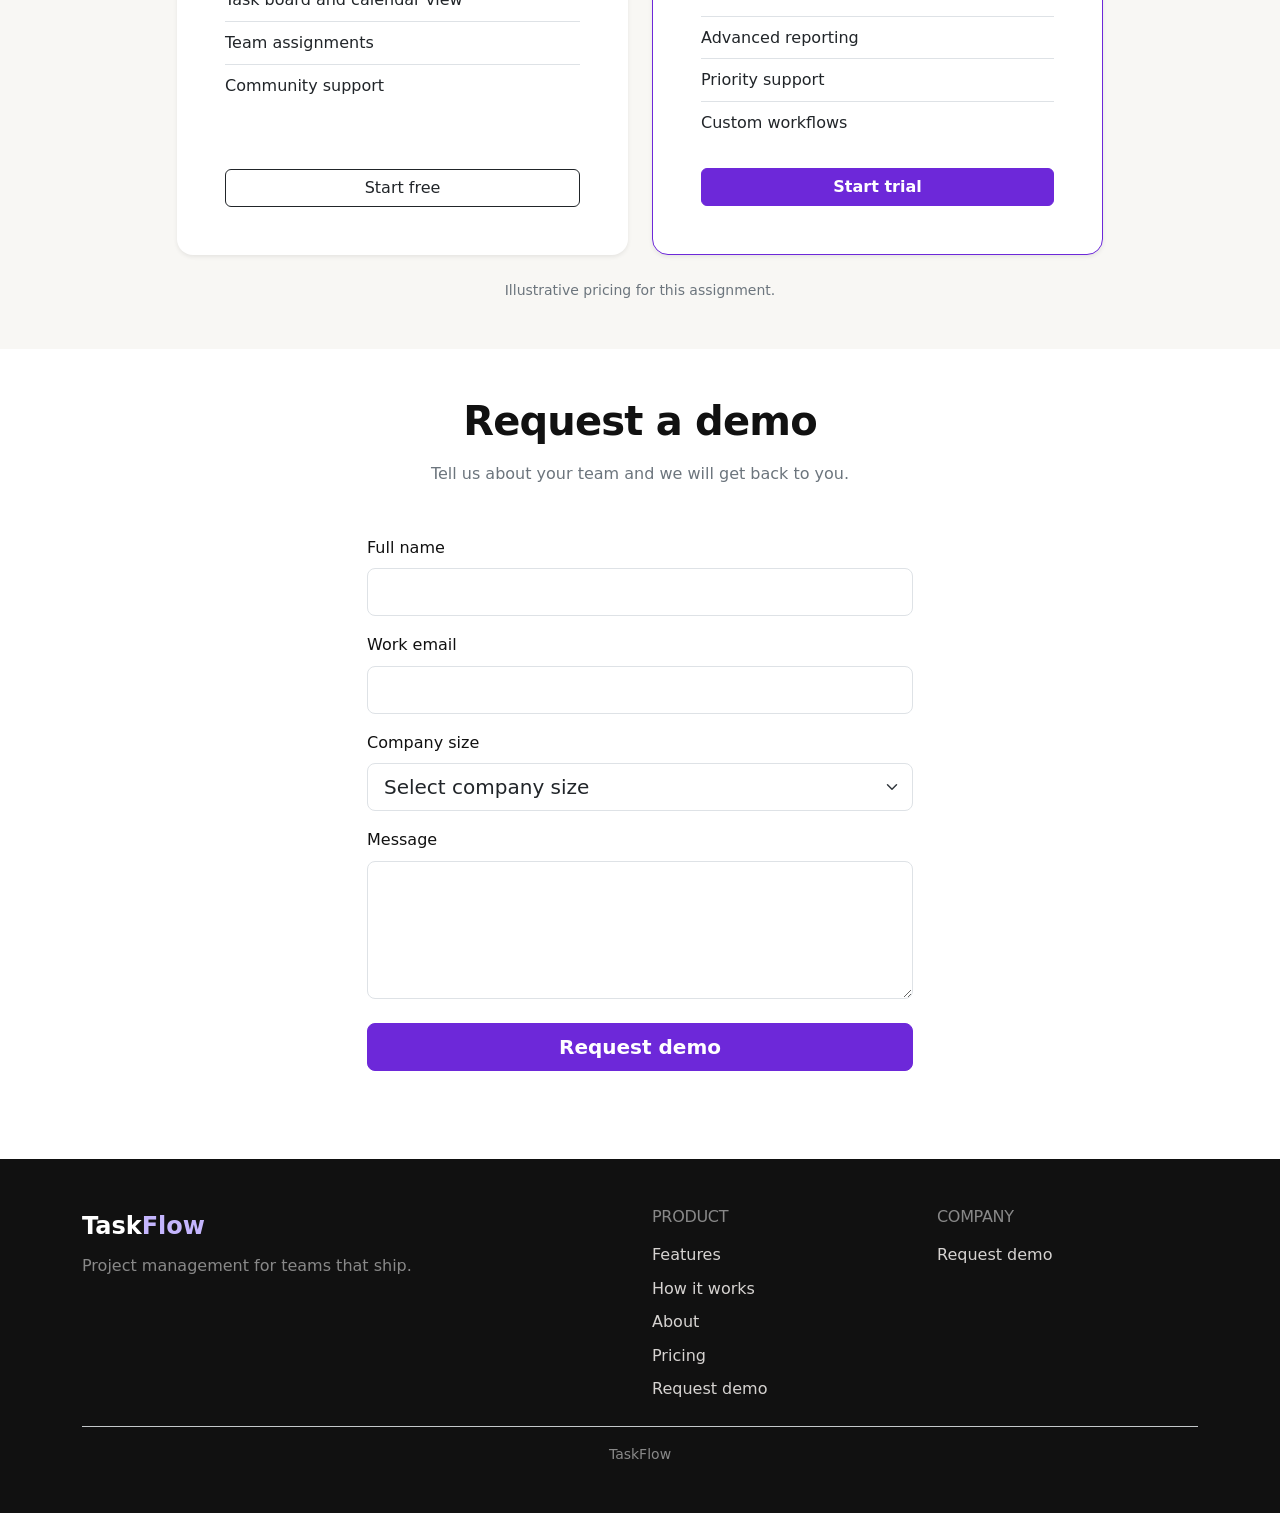
==== commit 05bb4f23: "Refactor script.js and styles.css for improved accessibility and performance - Enhanced mobile menu " ====
--- a/index.html
+++ b/index.html
@@ -5,59 +5,44 @@
   <meta name="viewport" content="width=device-width, initial-scale=1.0">
   <title>TaskFlow - Project management for teams that ship</title>
   <meta name="description" content="TaskFlow helps software teams plan work, assign tasks, set deadlines, and track progress on a visual board. Request a demo.">
-  <meta name="color-scheme" content="light">
+  <link href="https://cdn.jsdelivr.net/npm/bootstrap@5.3.3/dist/css/bootstrap.min.css" rel="stylesheet">
   <link rel="stylesheet" href="styles.css">
 </head>
 <body>
-  <a class="skip-link" href="#content">Skip to content</a>
-
-  <header class="header" id="header">
-    <div class="container">
-      <div class="nav-wrap">
-        <a href="#" class="logo" aria-label="TaskFlow home">Task<span class="logo-mark">Flow</span></a>
-        <nav class="nav" id="main-nav">
-          <ul class="nav-list">
-            <li><a href="#features">Features</a></li>
-            <li><a href="#how-it-works">How it works</a></li>
-            <li><a href="#about">About</a></li>
-            <li><a href="#pricing">Pricing</a></li>
-            <li><a href="#demo">Request demo</a></li>
+  <a class="skip-link visually-hidden-focusable" href="#content">Skip to content</a>
+
+  <header class="sticky-top bg-white border-bottom">
+    <nav class="navbar navbar-expand-lg py-3" aria-label="Primary">
+      <div class="container">
+        <a class="navbar-brand fw-bold fs-4 text-dark" href="#" aria-label="TaskFlow home">Task<span class="text-accent">Flow</span></a>
+        <button class="navbar-toggler" type="button" data-bs-toggle="collapse" data-bs-target="#mainNav" aria-controls="mainNav" aria-expanded="false" aria-label="Toggle navigation">
+          <span class="navbar-toggler-icon"></span>
+        </button>
+        <div class="collapse navbar-collapse" id="mainNav">
+          <ul class="navbar-nav ms-auto mb-2 mb-lg-0 align-items-lg-center gap-lg-2">
+            <li class="nav-item"><a class="nav-link" href="#features">Features</a></li>
+            <li class="nav-item"><a class="nav-link" href="#how-it-works">How it works</a></li>
+            <li class="nav-item"><a class="nav-link" href="#about">About</a></li>
+            <li class="nav-item"><a class="nav-link" href="#pricing">Pricing</a></li>
+            <li class="nav-item ms-lg-2 mt-2 mt-lg-0"><a class="btn btn-accent px-3" href="#demo">Request demo</a></li>
           </ul>
-        </nav>
-        <a href="#demo" class="button button-primary nav-cta">Request demo</a>
-        <button class="menu-button" id="menu-button" aria-label="Open menu" aria-expanded="false" aria-controls="mobile-menu">
-          <span class="menu-button-text">Menu</span>
-          <span class="menu-icon" aria-hidden="true"></span>
-        </button>
-      </div>
-    </div>
+        </div>
+      </div>
+    </nav>
   </header>
 
-  <nav class="mobile-menu" id="mobile-menu">
-    <div class="mobile-menu-inner">
-      <button class="close-button" id="close-menu-button" aria-label="Close menu">Close</button>
-        <ul class="mobile-nav-list">
-          <li><a href="#features">Features</a></li>
-          <li><a href="#how-it-works">How it works</a></li>
-          <li><a href="#about">About</a></li>
-          <li><a href="#pricing">Pricing</a></li>
-          <li><a href="#demo">Request demo</a></li>
-        </ul>
-    </div>
-  </nav>
-
   <main id="content">
-    <section class="hero" id="hero">
-      <div class="container">
-        <div class="hero-grid">
-          <div class="hero-copy">
-            <h1 class="heading-1">TaskFlow keeps your team's work in one place.</h1>
-            <p class="body-2">Create projects, assign tasks, set deadlines, and track progress on a visual board without switching between five different tools.</p>
-            <a href="#demo" class="button button-primary button-lg">Request a demo</a>
-            <p class="caption-2">No credit card required to start.</p>
-          </div>
-          <div class="hero-visual">
-            <div class="board-preview" aria-label="TaskFlow board preview">
+    <section class="hero py-5 py-lg-6" id="hero">
+      <div class="container py-lg-4">
+        <div class="row align-items-center g-5">
+          <div class="col-lg-6">
+            <h1 class="display-4 fw-semibold lh-sm mb-3">TaskFlow keeps your team's work in one place.</h1>
+            <p class="lead text-secondary mb-4">Create projects, assign tasks, set deadlines, and track progress on a visual board without switching between five different tools.</p>
+            <a href="#demo" class="btn btn-accent btn-lg px-4">Request a demo</a>
+            <p class="small text-secondary mt-3 mb-0">No credit card required to start.</p>
+          </div>
+          <div class="col-lg-6">
+            <div class="board-preview shadow-sm" aria-label="TaskFlow board preview">
               <div class="board-wrap">
                 <div class="board-col">
                   <div class="board-col-title">To do</div>
@@ -87,57 +72,78 @@
       </div>
     </section>
 
-    <section class="benefits" id="features">
-      <div class="container">
-        <h2 class="heading-2">Why teams use TaskFlow</h2>
-        <div class="benefit-grid">
-          <div class="benefit reveal-target">
-            <h3 class="heading-4">One board, every task</h3>
-            <p class="body-3">Create projects and break work into tasks. Every task lives on the board with its owner, due date, and priority nothing gets lost in chat.</p>
-          </div>
-          <div class="benefit benefit-reversed reveal-target">
-            <h3 class="heading-4">See what is due, not what is not</h3>
-            <p class="body-3">Filter by assignee or due date. Overdue items surface at the top so the team knows what to tackle first thing in the morning.</p>
-          </div>
-          <div class="benefit reveal-target">
-            <h3 class="heading-4">Workload at a glance</h3>
-            <p class="body-3">Open any board and see who is carrying what. Rebalance assignments before anyone burns out not after.</p>
-          </div>
-        </div>
-      </div>
-    </section>
-
-    <section class="how-it-works" id="how-it-works">
-      <div class="container">
-        <h2 class="heading-2">How it works</h2>
-        <div class="steps">
-          <div class="step reveal-target">
-            <h3 class="heading-5">Create a project</h3>
-            <p class="body-3">Start a new project and invite your team. All tasks live in one place.</p>
-          </div>
-          <div class="step reveal-target">
-            <h3 class="heading-5">Add tasks and assign owners</h3>
-            <p class="body-3">Break work into tasks and assign each one to a team member with a due date.</p>
-          </div>
-          <div class="step reveal-target">
-            <h3 class="heading-5">Track progress on the board</h3>
-            <p class="body-3">Move tasks across columns as they move from to do to done.</p>
-          </div>
-        </div>
-      </div>
-    </section>
-
-    <section class="about" id="about">
-      <div class="container">
-        <div class="about-grid">
-          <div class="about-copy">
-            <h2 class="heading-2">Why TaskFlow exists</h2>
-            <p class="body-2">Most teams already have too many tools. Chat for quick questions, email for long threads, spreadsheets for tracking, and a separate board for planning. Work gets lost in the gaps between them.</p>
-            <p class="body-2">TaskFlow is built for teams that want one place to plan, assign, and track work&mdash;without switching between five different tools just to find out who is doing what.</p>
-            <p class="body-2">It is not trying to be everything for everyone. There is no time tracking, no invoicing, no resource planning. Just tasks, deadlines, owners, and a board that shows progress at a glance.</p>
-          </div>
-          <div class="about-visual">
-            <div class="board-preview" aria-label="TaskFlow board detail view">
+    <section class="section-alt py-5 py-lg-6" id="features">
+      <div class="container">
+        <h2 class="h1 fw-semibold text-center mb-5">Why teams use TaskFlow</h2>
+        <div class="row g-4">
+          <div class="col-md-6 col-lg-4 reveal-target">
+            <div class="card h-100 border-0 shadow-sm rounded-4">
+              <div class="card-body p-4 p-lg-5">
+                <h3 class="h4 fw-semibold mb-3">One board, every task</h3>
+                <p class="text-secondary mb-0">Create projects and break work into tasks. Every task lives on the board with its owner, due date, and priority so nothing gets lost in chat.</p>
+              </div>
+            </div>
+          </div>
+          <div class="col-md-6 col-lg-4 reveal-target">
+            <div class="card h-100 border-0 shadow-sm rounded-4 bg-accent-subtle">
+              <div class="card-body p-4 p-lg-5">
+                <h3 class="h4 fw-semibold mb-3">See what is due, not what is not</h3>
+                <p class="text-secondary mb-0">Filter by assignee or due date. Overdue items surface at the top so the team knows what to tackle first thing in the morning.</p>
+              </div>
+            </div>
+          </div>
+          <div class="col-md-12 col-lg-4 reveal-target">
+            <div class="card h-100 border-0 shadow-sm rounded-4">
+              <div class="card-body p-4 p-lg-5">
+                <h3 class="h4 fw-semibold mb-3">Workload at a glance</h3>
+                <p class="text-secondary mb-0">Open any board and see who is carrying what. Rebalance assignments before anyone burns out, not after.</p>
+              </div>
+            </div>
+          </div>
+        </div>
+      </div>
+    </section>
+
+    <section class="py-5 py-lg-6" id="how-it-works">
+      <div class="container">
+        <h2 class="h1 fw-semibold text-center mb-5">How it works</h2>
+        <div class="row g-4">
+          <div class="col-lg-4 reveal-target">
+            <div class="p-4 p-lg-5 rounded-4 border h-100">
+              <p class="step-number mb-2">01</p>
+              <h3 class="h4 fw-semibold mb-3">Create a project</h3>
+              <p class="text-secondary mb-0">Start a new project and invite your team. All tasks live in one place.</p>
+            </div>
+          </div>
+          <div class="col-lg-4 reveal-target">
+            <div class="p-4 p-lg-5 rounded-4 border h-100">
+              <p class="step-number mb-2">02</p>
+              <h3 class="h4 fw-semibold mb-3">Add tasks and assign owners</h3>
+              <p class="text-secondary mb-0">Break work into tasks and assign each one to a team member with a due date.</p>
+            </div>
+          </div>
+          <div class="col-lg-4 reveal-target">
+            <div class="p-4 p-lg-5 rounded-4 border h-100">
+              <p class="step-number mb-2">03</p>
+              <h3 class="h4 fw-semibold mb-3">Track progress on the board</h3>
+              <p class="text-secondary mb-0">Move tasks across columns as they move from to do to done.</p>
+            </div>
+          </div>
+        </div>
+      </div>
+    </section>
+
+    <section class="section-alt py-5 py-lg-6" id="about">
+      <div class="container">
+        <div class="row align-items-center g-5">
+          <div class="col-lg-6">
+            <h2 class="h1 fw-semibold mb-4">Why TaskFlow exists</h2>
+            <p class="lead text-secondary">Most teams already have too many tools. Chat for quick questions, email for long threads, spreadsheets for tracking, and a separate board for planning. Work gets lost in the gaps between them.</p>
+            <p class="text-secondary">TaskFlow is built for teams that want one place to plan, assign, and track work without switching between five different tools just to find out who is doing what.</p>
+            <p class="text-secondary mb-0">It is not trying to be everything for everyone. There is no time tracking, no invoicing, no resource planning. Just tasks, deadlines, owners, and a board that shows progress at a glance.</p>
+          </div>
+          <div class="col-lg-6">
+            <div class="board-preview shadow-sm" aria-label="TaskFlow board detail view">
               <div class="board-wrap">
                 <div class="board-col">
                   <div class="board-col-title">Backlog</div>
@@ -168,139 +174,161 @@
       </div>
     </section>
 
-    <section class="values">
-      <div class="container">
-        <h2 class="heading-2">How we work</h2>
-        <div class="value-grid">
-          <div class="value">
-            <h3 class="heading-4">Clarity over noise</h3>
-            <p class="body-3">Every task has one owner and one due date. No ambiguity about who is responsible or when something is due. The board shows the full picture at a glance.</p>
-          </div>
-          <div class="value">
-            <h3 class="heading-4">Ownership over assignment</h3>
-            <p class="body-3">Tasks move across the board because someone moved them. Progress is visible to the whole team, not buried in status updates or lost in chat threads.</p>
-          </div>
-          <div class="value">
-            <h3 class="heading-4">Progress over perfection</h3>
-            <p class="body-3">A task moved to done is better than a task stuck in review. Ship small, learn fast, and keep the board moving. Momentum matters more than polish.</p>
-          </div>
-        </div>
-      </div>
-    </section>
-
-    <section class="tagline-reveal reveal-target" id="tagline">
-      <div class="tagline-wrap">
-        <h2 class="heading-2 tagline-text">
+    <section class="py-5 py-lg-6">
+      <div class="container">
+        <h2 class="h1 fw-semibold text-center mb-5">How we work</h2>
+        <div class="row g-4">
+          <div class="col-md-4 reveal-target">
+            <div class="p-4 p-lg-5 h-100 rounded-4 bg-white border">
+              <h3 class="h4 fw-semibold mb-3">Clarity over noise</h3>
+              <p class="text-secondary mb-0">Every task has one owner and one due date. No ambiguity about who is responsible or when something is due. The board shows the full picture at a glance.</p>
+            </div>
+          </div>
+          <div class="col-md-4 reveal-target">
+            <div class="p-4 p-lg-5 h-100 rounded-4 bg-white border">
+              <h3 class="h4 fw-semibold mb-3">Ownership over assignment</h3>
+              <p class="text-secondary mb-0">Tasks move across the board because someone moved them. Progress is visible to the whole team, not buried in status updates or lost in chat threads.</p>
+            </div>
+          </div>
+          <div class="col-md-4 reveal-target">
+            <div class="p-4 p-lg-5 h-100 rounded-4 bg-white border">
+              <h3 class="h4 fw-semibold mb-3">Progress over perfection</h3>
+              <p class="text-secondary mb-0">A task moved to done is better than a task stuck in review. Ship small, learn fast, and keep the board moving. Momentum matters more than polish.</p>
+            </div>
+          </div>
+        </div>
+      </div>
+    </section>
+
+    <section class="tagline-reveal py-5 py-lg-6" id="tagline">
+      <div class="container text-center">
+        <h2 class="display-5 fw-semibold tagline-text mb-0">
           <span class="tagline-word">Clearer priorities.</span>
           <span class="tagline-word">Fewer missed deadlines.</span>
         </h2>
       </div>
     </section>
 
-    <section class="pricing" id="pricing">
-      <div class="container">
-        <h2 class="heading-2">Simple, predictable pricing</h2>
-        <div class="pricing-grid">
-          <article class="plan reveal-target">
-            <h3 class="heading-4">Free</h3>
-            <p class="plan-price">$0</p>
-            <p class="caption-2">Up to 5 users</p>
-            <ul class="plan-features">
-              <li>Unlimited projects</li>
-              <li>Task board and calendar view</li>
-              <li>Team assignments</li>
-              <li>Community support</li>
-            </ul>
-            <a href="#demo" class="button button-primary button-md">Start free</a>
-          </article>
-          <article class="plan plan-highlight">
-            <h3 class="heading-4">Team</h3>
-            <p class="plan-price">$12</p>
-            <p class="caption-2">per user per month</p>
-            <ul class="plan-features">
-              <li>Unlimited users</li>
-              <li>Advanced reporting</li>
-              <li>Priority support</li>
-              <li>Custom workflows</li>
-            </ul>
-            <a href="#demo" class="button button-primary button-md">Start trial</a>
-          </article>
-        </div>
-        <p class="caption-2">Illustrative pricing for this assignment.</p>
-      </div>
-    </section>
-
-    <section class="demo" id="demo">
-      <div class="container">
-        <h2 class="heading-2">Request a demo</h2>
-        <p class="body-2">Tell us about your team and we will get back to you.</p>
-        <form id="demo-form" novalidate>
-          <div class="form-group">
-            <label for="name">Full name</label>
-            <input type="text" id="name" name="name" required autocomplete="name">
-            <span class="error-message" id="name-error" role="alert" aria-live="polite"></span>
-          </div>
-          <div class="form-group">
-            <label for="email">Work email</label>
-            <input type="email" id="email" name="email" required autocomplete="email">
-            <span class="error-message" id="email-error" role="alert" aria-live="polite"></span>
-          </div>
-          <div class="form-group">
-            <label for="company-size">Company size</label>
-            <select id="company-size" name="company-size" required>
-              <option value="">Select company size</option>
-              <option value="1-10">1-10</option>
-              <option value="11-50">11-50</option>
-              <option value="51-200">51-200</option>
-              <option value="201-plus">201+</option>
-            </select>
-            <span class="error-message" id="company-size-error" role="alert" aria-live="polite"></span>
-          </div>
-          <div class="form-group">
-            <label for="message">Message</label>
-            <textarea id="message" name="message" rows="4" required></textarea>
-            <span class="error-message" id="message-error" role="alert" aria-live="polite"></span>
-          </div>
-          <button type="submit" class="button button-primary button-md" id="submit-button">Request demo</button>
-          <div class="form-status" id="form-status" role="status" aria-live="polite"></div>
-        </form>
-        <div class="form-success" id="form-success" role="status" aria-live="polite" hidden>
-          <h3 class="heading-4">Demo requested</h3>
-          <p class="body-3">Thank you. We have received your request and will contact you shortly. This is a simulated response for the assignment; no submission was actually sent.</p>
-          <button type="button" class="button button-md" id="reset-form">Request another demo</button>
+    <section class="section-alt py-5 py-lg-6" id="pricing">
+      <div class="container">
+        <h2 class="h1 fw-semibold text-center mb-5">Simple, predictable pricing</h2>
+        <div class="row g-4 justify-content-center">
+          <div class="col-md-6 col-lg-5 reveal-target">
+            <div class="card h-100 border-0 shadow-sm rounded-4">
+              <div class="card-body p-4 p-lg-5 d-flex flex-column">
+                <h3 class="h4 fw-semibold">Free</h3>
+                <p class="display-5 fw-semibold my-2">$0</p>
+                <p class="text-secondary">Up to 5 users</p>
+                <ul class="list-unstyled mb-4 flex-grow-1">
+                  <li class="py-2 border-bottom">Unlimited projects</li>
+                  <li class="py-2 border-bottom">Task board and calendar view</li>
+                  <li class="py-2 border-bottom">Team assignments</li>
+                  <li class="py-2">Community support</li>
+                </ul>
+                <a href="#demo" class="btn btn-outline-dark w-100">Start free</a>
+              </div>
+            </div>
+          </div>
+          <div class="col-md-6 col-lg-5 reveal-target">
+            <div class="card h-100 border-accent shadow-sm rounded-4 position-relative">
+              <div class="card-body p-4 p-lg-5 d-flex flex-column">
+                <span class="badge text-bg-accent align-self-start mb-3">Most used by teams</span>
+                <h3 class="h4 fw-semibold">Team</h3>
+                <p class="display-5 fw-semibold my-2">$12</p>
+                <p class="text-secondary">per user per month</p>
+                <ul class="list-unstyled mb-4 flex-grow-1">
+                  <li class="py-2 border-bottom">Unlimited users</li>
+                  <li class="py-2 border-bottom">Advanced reporting</li>
+                  <li class="py-2 border-bottom">Priority support</li>
+                  <li class="py-2">Custom workflows</li>
+                </ul>
+                <a href="#demo" class="btn btn-accent w-100">Start trial</a>
+              </div>
+            </div>
+          </div>
+        </div>
+        <p class="text-center small text-secondary mt-4 mb-0">Illustrative pricing for this assignment.</p>
+      </div>
+    </section>
+
+    <section class="py-5 py-lg-6" id="demo">
+      <div class="container">
+        <div class="row justify-content-center">
+          <div class="col-lg-7 col-xl-6">
+            <h2 class="h1 fw-semibold text-center mb-3">Request a demo</h2>
+            <p class="text-secondary text-center mb-5">Tell us about your team and we will get back to you.</p>
+
+            <form id="demo-form" novalidate>
+              <div class="mb-3">
+                <label for="name" class="form-label">Full name</label>
+                <input type="text" class="form-control form-control-lg" id="name" name="name" autocomplete="name" required>
+                <div class="invalid-feedback" id="name-error"></div>
+              </div>
+              <div class="mb-3">
+                <label for="email" class="form-label">Work email</label>
+                <input type="email" class="form-control form-control-lg" id="email" name="email" autocomplete="email" required>
+                <div class="invalid-feedback" id="email-error"></div>
+              </div>
+              <div class="mb-3">
+                <label for="company-size" class="form-label">Company size</label>
+                <select class="form-select form-select-lg" id="company-size" name="company-size" required>
+                  <option value="" selected>Select company size</option>
+                  <option value="1-10">1-10</option>
+                  <option value="11-50">11-50</option>
+                  <option value="51-200">51-200</option>
+                  <option value="201-plus">201+</option>
+                </select>
+                <div class="invalid-feedback" id="company-size-error"></div>
+              </div>
+              <div class="mb-4">
+                <label for="message" class="form-label">Message</label>
+                <textarea class="form-control form-control-lg" id="message" name="message" rows="4" required></textarea>
+                <div class="invalid-feedback" id="message-error"></div>
+              </div>
+              <button type="submit" class="btn btn-accent btn-lg w-100" id="submit-button">Request demo</button>
+              <div class="form-status small mt-3" id="form-status" role="status" aria-live="polite"></div>
+            </form>
+
+            <div class="alert alert-success mt-4" id="form-success" role="status" aria-live="polite" hidden tabindex="-1">
+              <h3 class="h5 alert-heading">Demo requested</h3>
+              <p class="mb-3">Thank you. We have received your request and will contact you shortly. This is a simulated response for the assignment; no submission was actually sent.</p>
+              <button type="button" class="btn btn-outline-success btn-sm" id="reset-form">Request another demo</button>
+            </div>
+          </div>
         </div>
       </div>
     </section>
   </main>
 
-  <footer class="footer">
+  <footer class="footer py-5 mt-4">
     <div class="container">
-      <div class="footer-grid">
-        <div class="footer-col">
-          <a href="#" class="logo" aria-label="TaskFlow home">Task<span class="logo-mark">Flow</span></a>
-          <p class="caption-2">Project management for teams that ship.</p>
-        </div>
-        <div class="footer-col">
-          <h4 class="caption-3">Product</h4>
-          <ul class="footer-links">
-            <li><a href="#features">Features</a></li>
-            <li><a href="#how-it-works">How it works</a></li>
-            <li><a href="#about">About</a></li>
-            <li><a href="#pricing">Pricing</a></li>
-            <li><a href="#demo">Request demo</a></li>
+      <div class="row g-4 mb-4">
+        <div class="col-md-5">
+          <a href="#" class="navbar-brand fw-bold fs-4 text-white" aria-label="TaskFlow home">Task<span class="footer-mark">Flow</span></a>
+          <p class="text-white-50 mt-2 mb-0">Project management for teams that ship.</p>
+        </div>
+        <div class="col-6 col-md-3 offset-md-1">
+          <h4 class="h6 text-uppercase text-white-50 mb-3">Product</h4>
+          <ul class="list-unstyled mb-0">
+            <li class="mb-2"><a class="footer-link" href="#features">Features</a></li>
+            <li class="mb-2"><a class="footer-link" href="#how-it-works">How it works</a></li>
+            <li class="mb-2"><a class="footer-link" href="#about">About</a></li>
+            <li class="mb-2"><a class="footer-link" href="#pricing">Pricing</a></li>
+            <li><a class="footer-link" href="#demo">Request demo</a></li>
           </ul>
         </div>
-        <div class="footer-col">
-          <h4 class="caption-3">Company</h4>
-          <ul class="footer-links">
-            <li><a href="#demo">Request demo</a></li>
+        <div class="col-6 col-md-3">
+          <h4 class="h6 text-uppercase text-white-50 mb-3">Company</h4>
+          <ul class="list-unstyled mb-0">
+            <li><a class="footer-link" href="#demo">Request demo</a></li>
           </ul>
         </div>
       </div>
-      <p class="footer-note">TaskFlow</p>
+      <p class="small text-white-50 mb-0 text-center pt-3 border-top border-secondary-subtle">TaskFlow</p>
     </div>
   </footer>
 
+  <script src="https://cdn.jsdelivr.net/npm/bootstrap@5.3.3/dist/js/bootstrap.bundle.min.js"></script>
   <script src="script.js"></script>
 </body>
 </html>
--- a/styles.css
+++ b/styles.css
@@ -1,1047 +1,256 @@
-/* TaskFlow — styles.css
-   Visual system per landing-page-design skill (Part B) and impeccable craft floor.
-   Type: system-ui stack (no Inter/Roboto/Arial/Open Sans/Helvetica/Geist).
-   Spacing: B2 table only. Radius: B3 Tailwind values only.
-   Motion: B7 base curve, transform/opacity only, prefers-reduced-motion respected.
-   No background gradients except hero heading text (B5).
-   No em dashes in copy (antislop R-02).
-*/
-
 :root {
-  /* B2 spacing tokens */
-  --space-0: 0;
-  --space-25: 2px;
-  --space-50: 4px;
-  --space-75: 8px;
-  --space-100: 12px;
-  --space-200: 16px;
-  --space-300: 24px;
-  --space-400: 32px;
-  --space-500: 40px;
-  --space-600: 48px;
-  --space-700: 64px;
-  --space-800: 80px;
-  --space-900: 96px;
-
-  /* B3 corner radius (Tailwind values) */
-  --radius-md: 6px;
-  --radius-lg: 8px;
-  --radius-xl: 12px;
-  --radius-2xl: 16px;
-
-  /* Palette — premium, restrained, one accent */
-  --color-bg: #ffffff;
-  --color-surface: #fafaf9;
-  --color-text: #0f0f0f;
-  --color-text-secondary: #4a4a4a;
-  --color-border: #e7e5e4;
-  --color-accent: #6d28d9;
-  --color-accent-text: #ffffff;
-  --color-error: #dc2626;
-  --color-success: #059669;
+  --tf-accent: #6d28d9;
+  --tf-accent-hover: #5b21b6;
+  --tf-accent-subtle: #f5f3ff;
+  --tf-surface: #f8f7f4;
+  --tf-border: #e7e5e4;
+  --tf-text: #111111;
+  --tf-muted: #5f5f5f;
 }
 
 html {
   scroll-behavior: smooth;
-  overflow-x: hidden;
+}
+
+body {
+  font-family: system-ui, -apple-system, "Segoe UI", Roboto, "Helvetica Neue", Arial, sans-serif;
+  color: var(--tf-text);
+  background-color: #ffffff;
+  line-height: 1.6;
+  -webkit-font-smoothing: antialiased;
+}
+
+h1, h2, h3, h4, h5, h6 {
+  letter-spacing: -0.02em;
+  text-wrap: balance;
+}
+
+p, li {
+  text-wrap: pretty;
+}
+
+.py-lg-6 {
+  padding-top: 5rem;
+  padding-bottom: 5rem;
+}
+
+@media (min-width: 992px) {
+  .py-lg-6 {
+    padding-top: 6rem;
+    padding-bottom: 6rem;
+  }
+}
+
+.text-accent {
+  color: var(--tf-accent) !important;
+}
+
+.bg-accent-subtle {
+  background-color: var(--tf-accent-subtle) !important;
+}
+
+.border-accent {
+  border: 1px solid var(--tf-accent) !important;
+}
+
+.btn-accent {
+  --bs-btn-color: #fff;
+  --bs-btn-bg: var(--tf-accent);
+  --bs-btn-border-color: var(--tf-accent);
+  --bs-btn-hover-color: #fff;
+  --bs-btn-hover-bg: var(--tf-accent-hover);
+  --bs-btn-hover-border-color: var(--tf-accent-hover);
+  --bs-btn-focus-shadow-rgb: 109, 40, 217;
+  --bs-btn-active-color: #fff;
+  --bs-btn-active-bg: #4c1d95;
+  --bs-btn-active-border-color: #4c1d95;
+  font-weight: 600;
+}
+
+.text-bg-accent {
+  background-color: var(--tf-accent);
+  color: #fff;
+}
+
+.navbar .nav-link {
+  color: #444;
+  font-weight: 500;
+}
+
+.navbar .nav-link:hover,
+.navbar .nav-link:focus {
+  color: var(--tf-text);
+}
+
+.navbar .nav-link:focus-visible,
+.btn:focus-visible,
+.form-control:focus,
+.form-select:focus,
+.footer-link:focus-visible,
+.skip-link:focus {
+  outline: none;
+  box-shadow: 0 0 0 0.25rem rgba(109, 40, 217, 0.25);
+}
+
+.skip-link {
+  position: absolute;
+  top: 0.5rem;
+  left: 0.5rem;
+  z-index: 1100;
+  background: var(--tf-accent);
+  color: #fff;
+  padding: 0.5rem 0.75rem;
+  border-radius: 0.5rem;
+  text-decoration: none;
+  font-weight: 600;
+}
+
+.hero {
+  background: linear-gradient(180deg, #ffffff 0%, #fcfbff 100%);
+}
+
+.section-alt {
+  background-color: var(--tf-surface);
+}
+
+.step-number {
+  font-size: 0.875rem;
+  font-weight: 700;
+  letter-spacing: 0.08em;
+  color: var(--tf-accent);
+}
+
+/* Board preview */
+.board-preview {
+  width: 100%;
+  max-width: 520px;
+  margin-left: auto;
+  border: 1px solid var(--tf-border);
+  border-radius: 1rem;
+  background-color: #fff;
+  padding: 1.25rem;
+  overflow-x: auto;
+}
+
+.board-wrap {
+  display: flex;
+  gap: 0.75rem;
+  min-width: 420px;
+}
+
+.board-col {
+  flex: 1 1 0;
+  min-width: 120px;
+  background-color: #fafaf9;
+  border: 1px solid var(--tf-border);
+  border-radius: 0.75rem;
+  padding: 0.75rem;
+}
+
+.board-col-title {
+  font-size: 0.75rem;
+  font-weight: 700;
+  color: #57534e;
+  text-transform: uppercase;
+  letter-spacing: 0.05em;
+  margin-bottom: 0.5rem;
+}
+
+.board-tasks {
+  display: flex;
+  flex-direction: column;
+  gap: 0.5rem;
+}
+
+.board-card {
+  background-color: #fff;
+  border: 1px solid var(--tf-border);
+  border-radius: 0.5rem;
+  padding: 0.5rem 0.625rem;
+  font-size: 0.875rem;
+  color: #1f2937;
+  line-height: 1.4;
+}
+
+.board-card-active {
+  border-color: var(--tf-accent);
+  background-color: #faf5ff;
+}
+
+.board-card-done {
+  color: #78716c;
+  text-decoration: line-through;
+  background-color: #f5f5f4;
+}
+
+/* Tagline reveal */
+.tagline-text {
+  max-width: 20ch;
+  margin-left: auto;
+  margin-right: auto;
+  line-height: 1.1;
+}
+
+.tagline-word {
+  display: inline-block;
+  opacity: 0.25;
+  transition: opacity 0.6s cubic-bezier(0.22, 1, 0.36, 1);
+}
+
+.tagline-word.visible {
+  opacity: 1;
+}
+
+/* Scroll reveal */
+.reveal-target {
+  opacity: 0;
+  transform: translateY(24px);
+  transition: opacity 0.6s cubic-bezier(0.22, 1, 0.36, 1), transform 0.6s cubic-bezier(0.22, 1, 0.36, 1);
+}
+
+.reveal-target.revealed {
+  opacity: 1;
+  transform: translateY(0);
+}
+
+/* Footer */
+.footer {
+  background-color: #111111;
+  color: #fff;
+}
+
+.footer-mark {
+  color: #c4b5fd;
+}
+
+.footer-link {
+  color: #d6d3d1;
+  text-decoration: none;
+}
+
+.footer-link:hover,
+.footer-link:focus {
+  color: #fff;
+}
+
+@media (max-width: 575.98px) {
+  .board-wrap {
+    flex-direction: column;
+    min-width: 100%;
+  }
+  .board-preview {
+    padding: 1rem;
+  }
 }
 
 @media (prefers-reduced-motion: reduce) {
   html {
     scroll-behavior: auto;
   }
-}
-
-*,
-*::before,
-*::after {
-  box-sizing: border-box;
-  -webkit-tap-highlight-color: transparent;
-}
-
-body {
-  margin: 0;
-  padding: 0;
-  font-family: system-ui, -apple-system, BlinkMacSystemFont, sans-serif;
-  color: var(--color-text);
-  background-color: var(--color-bg);
-  line-height: 1.5;
-  overflow-x: hidden;
-  -webkit-font-smoothing: antialiased;
-}
-
-/* B1 named text styles */
-.heading-1 {
-  font-size: 3.75rem; /* text-6xl: 60px */
-  line-height: 1;
-  font-weight: 600; /* semibold */
-  letter-spacing: -0.02em;
-  text-wrap: balance;
-  margin: 0;
-}
-
-.heading-2 {
-  font-size: 3rem; /* text-5xl: 48px */
-  line-height: 1;
-  font-weight: 600;
-  letter-spacing: -0.02em;
-  text-wrap: balance;
-  margin: 0;
-}
-
-.heading-3 {
-  font-size: 2.25rem; /* text-4xl: 36px */
-  line-height: 1.11;
-  font-weight: 600;
-  text-wrap: balance;
-  margin: 0;
-}
-
-.heading-4 {
-  font-size: 1.875rem; /* text-3xl: 30px */
-  line-height: 1.33;
-  font-weight: 600;
-  text-wrap: balance;
-  margin: 0;
-}
-
-.heading-5 {
-  font-size: 1.5rem; /* text-2xl: 24px */
-  line-height: 1.33;
-  font-weight: 600;
-  text-wrap: balance;
-  margin: 0;
-}
-
-.body-2 {
-  font-size: 1rem; /* text-base: 16px */
-  line-height: 1.5; /* 24px */
-  font-weight: 500; /* medium */
-  text-wrap: pretty;
-  margin: 0;
-}
-
-.body-3 {
-  font-size: 1rem; /* text-base: 16px */
-  line-height: 1.5; /* 24px */
-  font-weight: 400; /* regular */
-  text-wrap: pretty;
-  margin: 0;
-}
-
-.button-md {
-  font-size: 1rem; /* text-base: 16px */
-  line-height: 1.5; /* 24px */
-  font-weight: 600; /* semibold */
-  margin: 0;
-}
-
-.button-lg {
-  font-size: 1.125rem; /* text-lg: 18px */
-  line-height: 1.55; /* 28px */
-  font-weight: 600;
-  margin: 0;
-}
-
-.caption-2 {
-  font-size: 0.875rem; /* text-sm: 14px */
-  line-height: 1.43; /* 20px */
-  font-weight: 500;
-  margin: 0;
-}
-
-.caption-3 {
-  font-size: 0.75rem; /* text-xs: 12px */
-  line-height: 1.33; /* 16px */
-  font-weight: 600;
-  text-transform: uppercase;
-  letter-spacing: 0.05em;
-  margin: 0;
-}
-
-/* Container */
-.container {
-  width: 100%;
-  max-width: 1200px;
-  margin-left: auto;
-  margin-right: auto;
-  padding-left: var(--space-200);
-  padding-right: var(--space-200);
-}
-
-@media (min-width: 1024px) {
-  .container {
-    padding-left: var(--space-400);
-    padding-right: var(--space-400);
-  }
-}
-
-/* Skip link */
-.skip-link {
-  position: fixed;
-  top: 0;
-  left: 0;
-  background: var(--color-accent);
-  color: var(--color-accent-text);
-  padding: var(--space-75) var(--space-100);
-  text-decoration: none;
-  border-radius: 0 0 var(--radius-md) 0;
-  font-size: 0.875rem;
-  font-weight: 600;
-  opacity: 0;
-  pointer-events: none;
-  transition: opacity 0.2s cubic-bezier(0.22, 1, 0.36, 1);
-  z-index: 100;
-}
-
-.skip-link:focus {
-  opacity: 1;
-  pointer-events: auto;
-  outline: none;
-  box-shadow: 0 0 0 3px var(--color-accent);
-}
-
-/* Header — B7 navigation: compact bar floating off top edge, translucent over blur */
-.header {
-  border-bottom: 1px solid var(--color-border);
-  position: sticky;
-  top: var(--space-200);
-  background: rgba(255, 255, 255, 0.8);
-  backdrop-filter: blur(12px);
-  -webkit-backdrop-filter: blur(12px);
-  z-index: 50;
-  border-radius: var(--radius-lg);
-  margin: 0 var(--space-200);
-}
-
-.nav-wrap {
-  display: flex;
-  align-items: center;
-  justify-content: space-between;
-  padding: var(--space-100) var(--space-200);
-  gap: var(--space-200);
-}
-
-.logo {
-  font-size: 1.5rem;
-  font-weight: 700;
-  color: var(--color-text);
-  text-decoration: none;
-  letter-spacing: -0.03em;
-}
-
-.logo-mark {
-  color: var(--color-accent);
-}
-
-.nav-list {
-  display: flex;
-  gap: var(--space-300);
-  list-style: none;
-  margin: 0;
-  padding: 0;
-}
-
-.nav-list a {
-  font-size: 0.875rem;
-  font-weight: 500;
-  color: var(--color-text-secondary);
-  text-decoration: none;
-}
-
-.nav-list a:hover {
-  color: var(--color-text);
-}
-
-.nav-list a:focus-visible {
-  outline: none;
-  box-shadow: 0 0 0 3px rgba(109, 40, 217, 0.2);
-  border-radius: var(--radius-md);
-}
-
-.button {
-  display: inline-flex;
-  align-items: center;
-  justify-content: center;
-  border: none;
-  border-radius: var(--radius-lg);
-  cursor: pointer;
-  text-decoration: none;
-  font-family: inherit;
-}
-
-.button-primary {
-  background-color: var(--color-accent);
-  color: var(--color-accent-text);
-}
-
-.button-primary:hover {
-  background-color: #5b21b6;
-}
-
-.button-primary:focus-visible {
-  outline: none;
-  box-shadow: 0 0 0 3px rgba(109, 40, 217, 0.4);
-}
-
-.button:active {
-  transform: scale(0.98);
-}
-
-.button-md {
-  padding: var(--space-50) var(--space-100); /* 4px vertical, 12px horizontal per B2 */
-}
-
-.button-lg {
-  padding: var(--space-75) var(--space-200); /* 8px vertical, 16px horizontal per B2 */
-}
-
-.nav-cta {
-  display: none;
-  padding: var(--space-50) var(--space-100);
-  font-size: 0.875rem;
-  font-weight: 600;
-  background-color: var(--color-accent);
-  color: var(--color-accent-text);
-  border-radius: var(--radius-lg);
-  text-decoration: none;
-}
-
-.nav-cta:hover {
-  background-color: #5b21b6;
-}
-
-.nav-cta:focus-visible {
-  outline: none;
-  box-shadow: 0 0 0 3px rgba(109, 40, 217, 0.4);
-}
-
-.menu-button {
-  display: none;
-  align-items: center;
-  gap: var(--space-50);
-  background: none;
-  border: none;
-  padding: var(--space-50);
-  font-size: 0.875rem;
-  font-weight: 500;
-  color: var(--color-text);
-  cursor: pointer;
-}
-
-.menu-button:focus-visible {
-  outline: none;
-  box-shadow: 0 0 0 3px rgba(109, 40, 217, 0.2);
-  border-radius: var(--radius-md);
-}
-
-.menu-icon {
-  display: inline-block;
-  width: 20px;
-  height: 2px;
-  background-color: var(--color-text);
-  position: relative;
-  transition: background-color 0.3s ease;
-}
-
-.menu-icon::before,
-.menu-icon::after {
-  content: "";
-  position: absolute;
-  left: 0;
-  width: 100%;
-  height: 2px;
-  background-color: var(--color-text);
-  transition: transform 0.3s cubic-bezier(0.22, 1, 0.36, 1);
-}
-
-.menu-icon::before {
-  top: -6px;
-}
-
-.menu-icon::after {
-  bottom: -6px;
-}
-
-.mobile-menu {
-  position: fixed;
-  top: 0;
-  left: 0;
-  right: 0;
-  bottom: 0;
-  height: 100dvh;
-  width: 100vw;
-  background: rgba(250, 250, 249, 0.98);
-  backdrop-filter: blur(20px);
-  -webkit-backdrop-filter: blur(20px);
-  transform: translateX(100%);
-  transition: transform 0.4s cubic-bezier(0.22, 1, 0.36, 1);
-  z-index: 100;
-  padding: var(--space-400);
-  overflow-y: auto;
-  visibility: hidden;
-}
-
-@media (prefers-reduced-motion: reduce) {
-  .mobile-menu {
+  .reveal-target,
+  .tagline-word {
     transition: none;
-  }
-}
-
-.mobile-menu.open {
-  transform: translateX(0);
-  visibility: visible;
-}
-
-.mobile-menu-inner {
-  max-width: 320px;
-  margin: 0 auto;
-}
-
-.close-button {
-  display: block;
-  width: 100%;
-  padding: var(--space-100);
-  background: none;
-  border: none;
-  border-bottom: 1px solid var(--color-border);
-  font-size: 1rem;
-  font-weight: 500;
-  color: var(--color-text);
-  text-align: left;
-  cursor: pointer;
-}
-
-.close-button:focus-visible {
-  outline: none;
-  box-shadow: 0 0 0 3px rgba(109, 40, 217, 0.2);
-  border-radius: var(--radius-md);
-}
-
-.mobile-nav-list {
-  list-style: none;
-  margin: 0;
-  padding: 0;
-  display: flex;
-  flex-direction: column;
-  gap: var(--space-200);
-  margin-top: var(--space-300);
-}
-
-.mobile-nav-list a {
-  display: block;
-  padding: var(--space-75);
-  font-size: 1rem;
-  font-weight: 500;
-  color: var(--color-text-secondary);
-  text-decoration: none;
-  border-radius: var(--radius-md);
-}
-
-.mobile-nav-list a:hover {
-  background-color: var(--color-surface);
-  color: var(--color-text);
-}
-
-.mobile-nav-list a:focus-visible {
-  outline: none;
-  box-shadow: 0 0 0 3px rgba(109, 40, 217, 0.2);
-}
-
-/* Hero — B5 */
-.hero {
-  padding-top: var(--space-800);
-  padding-bottom: var(--space-800);
-}
-
-.hero-grid {
-  display: grid;
-  grid-template-columns: 1fr;
-  gap: var(--space-600);
-  align-items: center;
-}
-
-.hero-copy h1 {
-  max-width: 680px; /* B5 */
-}
-
-.hero-copy .body-2 {
-  max-width: 680px; /* B5 */
-  margin-top: var(--space-300);
-  margin-bottom: var(--space-400);
-}
-
-.hero-visual {
-  display: flex;
-  justify-content: center;
-}
-
-/* Board preview — custom product dashboard, built in HTML/CSS */
-.board-preview {
-  width: 100%;
-  max-width: 480px;
-  border: 1px solid var(--color-border);
-  border-radius: var(--radius-xl);
-  background-color: var(--color-surface);
-  padding: var(--space-300);
-  overflow: auto;
-  box-shadow: 0 4px 6px -1px rgba(0, 0, 0, 0.05), 0 2px 4px -1px rgba(0, 0, 0, 0.03);
-}
-
-.board-wrap {
-  display: flex;
-  gap: var(--space-200);
-  min-width: 420px;
-}
-
-.board-col {
-  display: flex;
-  flex-direction: column;
-  gap: var(--space-100);
-  min-width: 120px;
-  background-color: var(--color-bg);
-  border: 1px solid var(--color-border);
-  border-radius: var(--radius-lg);
-  padding: var(--space-200);
-}
-
-.board-col-title {
-  font-size: 0.75rem;
-  font-weight: 600;
-  color: var(--color-text-secondary);
-  text-transform: uppercase;
-  letter-spacing: 0.05em;
-  margin-bottom: var(--space-50);
-}
-
-.board-tasks {
-  display: flex;
-  flex-direction: column;
-  gap: var(--space-75);
-}
-
-.board-card {
-  background-color: var(--color-bg);
-  border: 1px solid var(--color-border);
-  border-radius: var(--radius-md);
-  padding: var(--space-75) var(--space-100);
-  font-size: 0.875rem;
-  color: var(--color-text);
-}
-
-.board-card-active {
-  border-color: var(--color-accent);
-  background-color: #faf5ff;
-}
-
-.board-card-done {
-  opacity: 0.6;
-  text-decoration: line-through;
-}
-
-/* Benefits — varied layouts */
-.benefits {
-  padding-top: var(--space-800);
-  padding-bottom: var(--space-800);
-  background-color: var(--color-surface);
-}
-
-.benefits .heading-2 {
-  text-align: center;
-  margin-bottom: var(--space-600);
-}
-
-.benefit-grid {
-  display: grid;
-  grid-template-columns: 1fr;
-  gap: var(--space-500);
-}
-
-.benefit {
-  display: flex;
-  flex-direction: column;
-  gap: var(--space-200);
-  padding: var(--space-400);
-  background-color: var(--color-bg);
-  border: 1px solid var(--color-border);
-  border-radius: var(--radius-xl);
-}
-
-.benefit-reversed {
-  flex-direction: column-reverse;
-}
-
-.benefit h3 {
-  margin-bottom: var(--space-100);
-}
-
-/* How it works */
-.how-it-works {
-  padding-top: var(--space-800);
-  padding-bottom: var(--space-800);
-  background-color: var(--color-bg);
-}
-
-.how-it-works .heading-2 {
-  text-align: center;
-  margin-bottom: var(--space-600);
-}
-
-.steps {
-  display: grid;
-  grid-template-columns: 1fr;
-  gap: var(--space-400);
-}
-
-.step {
-  padding: var(--space-400);
-  background-color: var(--color-surface);
-  border-radius: var(--radius-xl);
-  border: 1px solid var(--color-border);
-}
-
-.step h3 {
-  margin-bottom: var(--space-100);
-}
-
-/* About — editorial split section */
-.about {
-  padding-top: var(--space-800);
-  padding-bottom: var(--space-800);
-  background-color: var(--color-surface);
-}
-
-.about-grid {
-  display: grid;
-  grid-template-columns: 1fr;
-  gap: var(--space-600);
-  align-items: start;
-}
-
-.about-copy h2 {
-  margin-bottom: var(--space-300);
-}
-
-.about-copy .body-2 {
-  margin-bottom: var(--space-300);
-}
-
-.about-visual {
-  display: flex;
-  justify-content: center;
-}
-
-/* Values */
-.values {
-  padding-top: var(--space-800);
-  padding-bottom: var(--space-800);
-  background-color: var(--color-bg);
-}
-
-.values .heading-2 {
-  text-align: center;
-  margin-bottom: var(--space-600);
-}
-
-.value-grid {
-  display: grid;
-  grid-template-columns: 1fr;
-  gap: var(--space-400);
-}
-
-.value {
-  padding: var(--space-400);
-  background-color: var(--color-surface);
-  border: 1px solid var(--color-border);
-  border-radius: var(--radius-xl);
-}
-
-.value h3 {
-  margin-bottom: var(--space-100);
-}
-
-/* Tagline reveal — B11 */
-.tagline-reveal {
-  padding-top: var(--space-800);
-  padding-bottom: var(--space-800);
-  overflow: hidden;
-}
-
-.tagline-wrap {
-  max-width: 680px;
-  margin: 0 auto;
-}
-
-.tagline-text {
-  text-align: center;
-  line-height: 1;
-}
-
-.tagline-word {
-  opacity: 0.3;
-  display: inline-block;
-  transition: opacity 0.6s cubic-bezier(0.22, 1, 0.36, 1), color 0.6s cubic-bezier(0.22, 1, 0.36, 1);
-}
-
-.tagline-word.visible {
-  opacity: 1;
-}
-
-@media (prefers-reduced-motion: reduce) {
-  .tagline-word {
-    opacity: 1;
-    transition: none;
-  }
-}
-
-/* Pricing */
-.pricing {
-  padding-top: var(--space-800);
-  padding-bottom: var(--space-800);
-  background-color: var(--color-surface);
-}
-
-.pricing .heading-2 {
-  text-align: center;
-  margin-bottom: var(--space-600);
-}
-
-.pricing-grid {
-  display: grid;
-  grid-template-columns: 1fr;
-  gap: var(--space-300);
-}
-
-.plan {
-  display: flex;
-  flex-direction: column;
-  gap: var(--space-200);
-  padding: var(--space-500);
-  background-color: var(--color-bg);
-  border: 1px solid var(--color-border);
-  border-radius: var(--radius-xl);
-}
-
-.plan-highlight {
-  border-color: var(--color-accent);
-  background-color: #faf5ff;
-}
-
-.plan-price {
-  font-size: 3rem; /* text-5xl */
-  line-height: 1;
-  font-weight: 600;
-  color: var(--color-text);
-  margin: 0;
-}
-
-.plan-features {
-  list-style: none;
-  margin: 0;
-  padding: 0;
-}
-
-.plan-features li {
-  padding: var(--space-75) 0;
-  color: var(--color-text-secondary);
-  border-bottom: 1px solid var(--color-border);
-}
-
-.plan-features li:last-child {
-  border-bottom: none;
-}
-
-.pricing .caption-2 {
-  text-align: center;
-  margin-top: var(--space-300);
-}
-
-/* Demo form */
-.demo {
-  padding-top: var(--space-800);
-  padding-bottom: var(--space-800);
-  background-color: var(--color-bg);
-}
-
-.demo .heading-2 {
-  text-align: center;
-  margin-bottom: var(--space-200);
-}
-
-.demo .body-2 {
-  text-align: center;
-  max-width: 680px;
-  margin: 0 auto var(--space-600);
-}
-
-.form-group {
-  margin-bottom: var(--space-300);
-}
-
-.form-group label {
-  display: block;
-  font-size: 0.875rem;
-  font-weight: 600;
-  color: var(--color-text);
-  margin-bottom: var(--space-75);
-}
-
-.form-group input,
-.form-group select,
-.form-group textarea {
-  width: 100%;
-  padding: var(--space-75) var(--space-100);
-  font-size: 1rem;
-  font-family: inherit;
-  border: 1px solid var(--color-border);
-  border-radius: var(--radius-md);
-  background-color: var(--color-bg);
-  color: var(--color-text);
-}
-
-.form-group input:focus,
-.form-group select:focus,
-.form-group textarea:focus {
-  outline: none;
-  border-color: var(--color-accent);
-  box-shadow: 0 0 0 3px rgba(109, 40, 217, 0.15);
-}
-
-.form-group select {
-  cursor: pointer;
-}
-
-.error-message {
-  display: block;
-  font-size: 0.75rem;
-  color: var(--color-error);
-  margin-top: var(--space-50);
-  min-height: 1.25rem;
-}
-
-#form-status {
-  margin-top: var(--space-300);
-  min-height: 1.5rem;
-}
-
-.form-success {
-  margin-top: var(--space-300);
-  padding: var(--space-400);
-  background-color: #f0fdf4;
-  border: 1px solid var(--color-success);
-  border-radius: var(--radius-lg);
-  color: #065f46;
-}
-
-.form-success h3 {
-  margin: 0 0 var(--space-100) 0;
-  font-size: 1.25rem;
-  font-weight: 600;
-}
-
-.form-success p {
-  margin: 0 0 var(--space-200) 0;
-}
-
-#reset-form {
-  background-color: var(--color-bg);
-  color: var(--color-accent);
-}
-
-#reset-form:hover {
-  background-color: var(--color-surface);
-}
-
-/* Footer */
-.footer {
-  border-top: 1px solid var(--color-border);
-  background-color: var(--color-text);
-  color: var(--color-bg);
-  padding-top: var(--space-800);
-  padding-bottom: var(--space-400);
-}
-
-.footer a {
-  color: #CBD5E1;
-  text-decoration: none;
-}
-
-.footer a:hover {
-  color: var(--color-bg);
-}
-
-.footer a:focus-visible {
-  outline: none;
-  box-shadow: 0 0 0 3px rgba(109, 40, 217, 0.4);
-  border-radius: var(--radius-md);
-}
-
-.footer-grid {
-  display: grid;
-  grid-template-columns: 1fr;
-  gap: var(--space-500);
-  margin-bottom: var(--space-600);
-}
-
-.footer-col h4 {
-  margin-bottom: var(--space-200);
-  color: var(--color-bg);
-}
-
-.footer-links {
-  list-style: none;
-  margin: 0;
-  padding: 0;
-  display: flex;
-  flex-direction: column;
-  gap: var(--space-100);
-}
-
-.footer-links a {
-  font-size: 0.875rem;
-  color: #CBD5E1;
-  text-decoration: none;
-}
-
-.footer-links a:hover {
-  color: var(--color-bg);
-}
-
-.footer-links a:focus-visible {
-  outline: none;
-  box-shadow: 0 0 0 3px rgba(109, 40, 217, 0.4);
-  border-radius: var(--radius-md);
-}
-
-.footer-note {
-  font-size: 0.75rem;
-  color: #94A3B8;
-  margin: 0;
-  text-align: center;
-}
-
-.footer .logo {
-  color: var(--color-bg);
-}
-
-.footer .logo-mark {
-  color: #A78BFA;
-}
-
-/* Responsive — mobile first */
-@media (max-width: 639px) {
-  .nav-list {
-    display: none;
-  }
-  .menu-button {
-    display: flex;
-    align-items: center;
-  }
-  .mobile-menu.open {
-    display: block;
-  }
-  .nav-cta {
-    display: none;
-  }
-  .board-wrap {
-    flex-direction: column;
-    min-width: 100%;
-  }
-  .board-col {
-    min-width: 100%;
-    max-width: 100%;
-  }
-  .board-card-active,
-  .board-card-done {
-    border-left: none;
-  }
-}
-
-/* Responsive — tablet and desktop */
-@media (min-width: 640px) {
-  .hero-grid {
-    grid-template-columns: 1fr 1fr;
-    gap: var(--space-800);
-  }
-
-  .benefit-grid {
-    grid-template-columns: repeat(2, 1fr);
-  }
-
-  .steps {
-    grid-template-columns: repeat(3, 1fr);
-  }
-
-  .about-grid {
-    grid-template-columns: 1fr 1fr;
-  }
-
-  .value-grid {
-    grid-template-columns: repeat(3, 1fr);
-  }
-
-  .pricing-grid {
-    grid-template-columns: repeat(2, 1fr);
-  }
-
-  .footer-grid {
-    grid-template-columns: repeat(3, 1fr);
-  }
-
-  .nav-list {
-    display: flex;
-  }
-  .menu-button {
-    display: none;
-  }
-  .mobile-menu {
-    display: none !important;
-  }
-  .nav-cta {
-    display: inline-flex;
-  }
-}
-
-@media (min-width: 1024px) {
-  .menu-button {
-    display: none;
-  }
-  .mobile-menu {
-    display: none !important;
-  }
-}
-.reveal-target {
-  opacity: 0;
-  transform: translateY(32px);
-  transition: opacity 700ms cubic-bezier(0.22, 1, 0.36, 1),
-    transform 700ms cubic-bezier(0.22, 1, 0.36, 1);
-}
-
-.reveal-target.revealed {
-  opacity: 1;
-  transform: translateY(0);
-}
-
-@media (prefers-reduced-motion: reduce) {
-  .reveal-target {
-    transition: none;
-  }
-  .reveal-target.revealed,
-  .reveal-target:not(.revealed) {
     opacity: 1;
     transform: none;
   }
 }
-
-/* Desktop nav shows at tablet+ */
-@media (min-width: 640px) {
-  .nav-list {
-    display: flex;
-  }
-  .menu-button {
-    display: none;
-  }
-  .mobile-menu {
-    display: none !important;
-  }
-}
